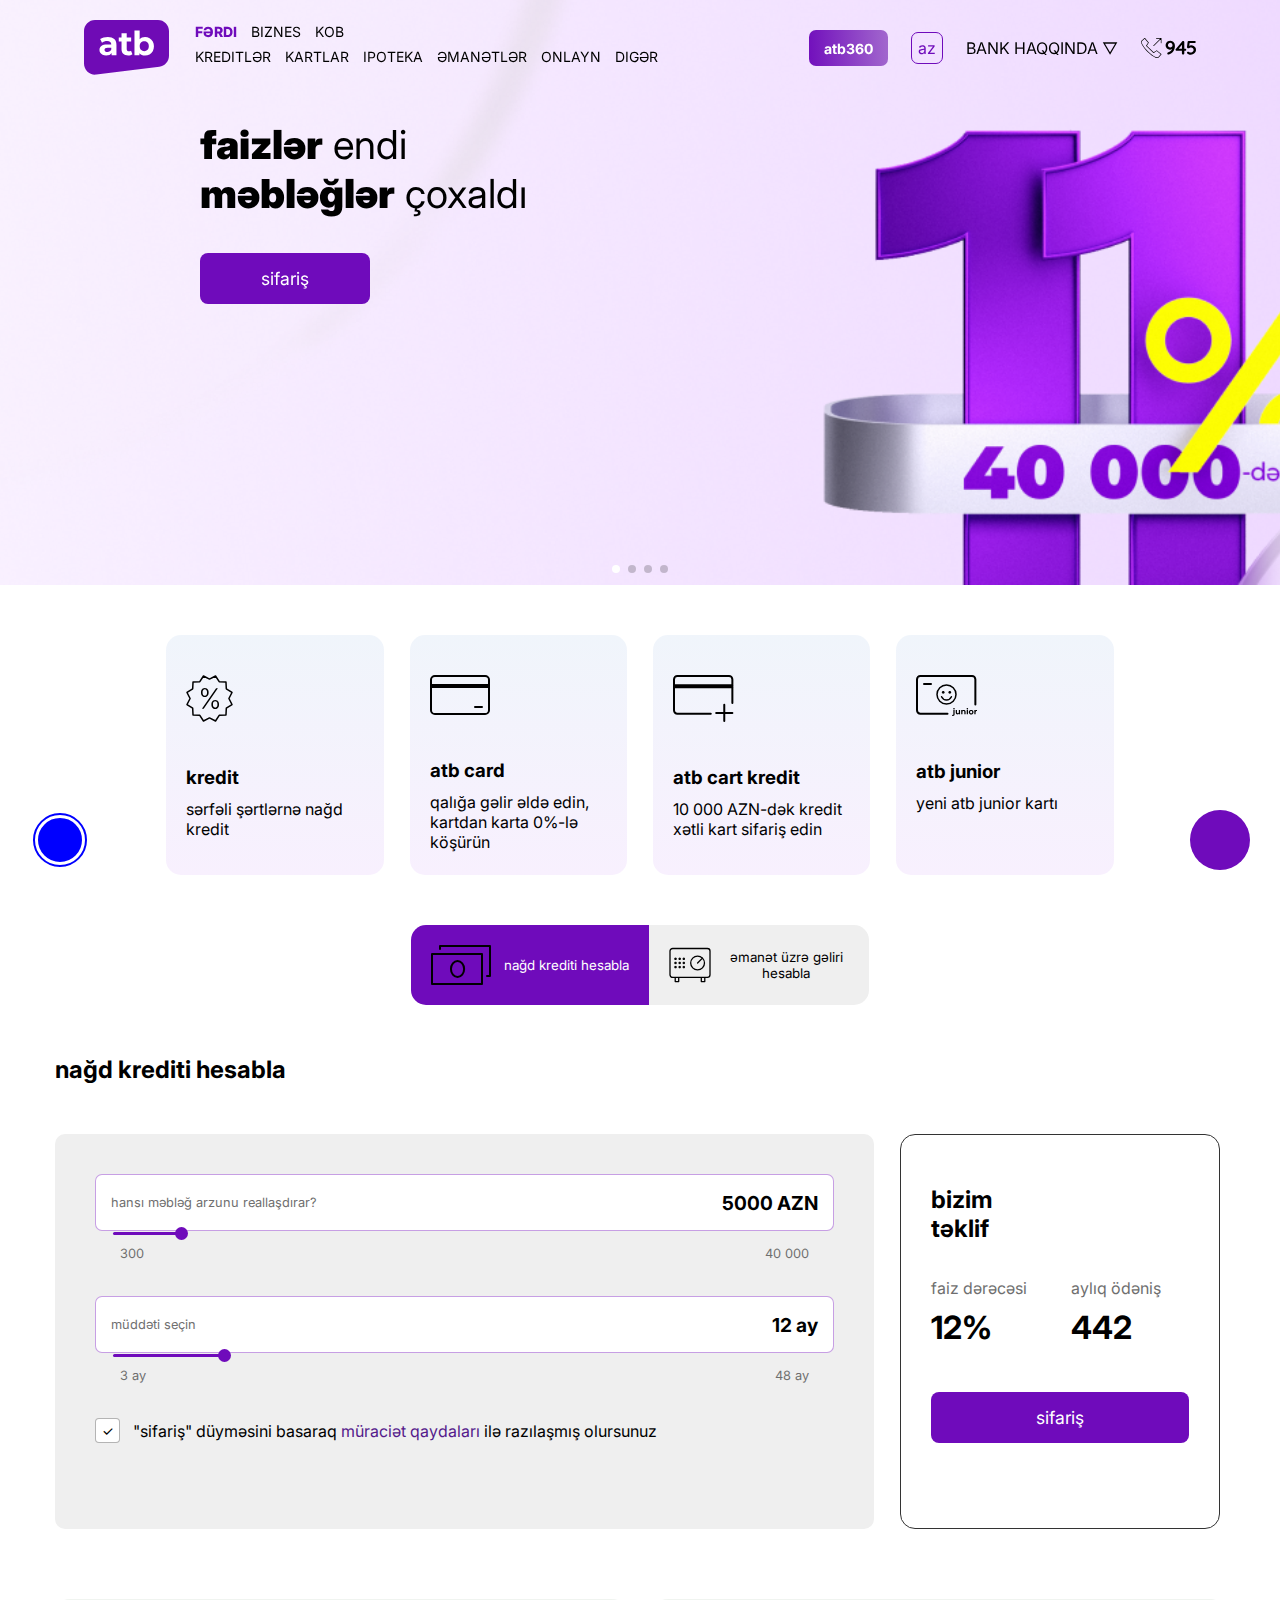
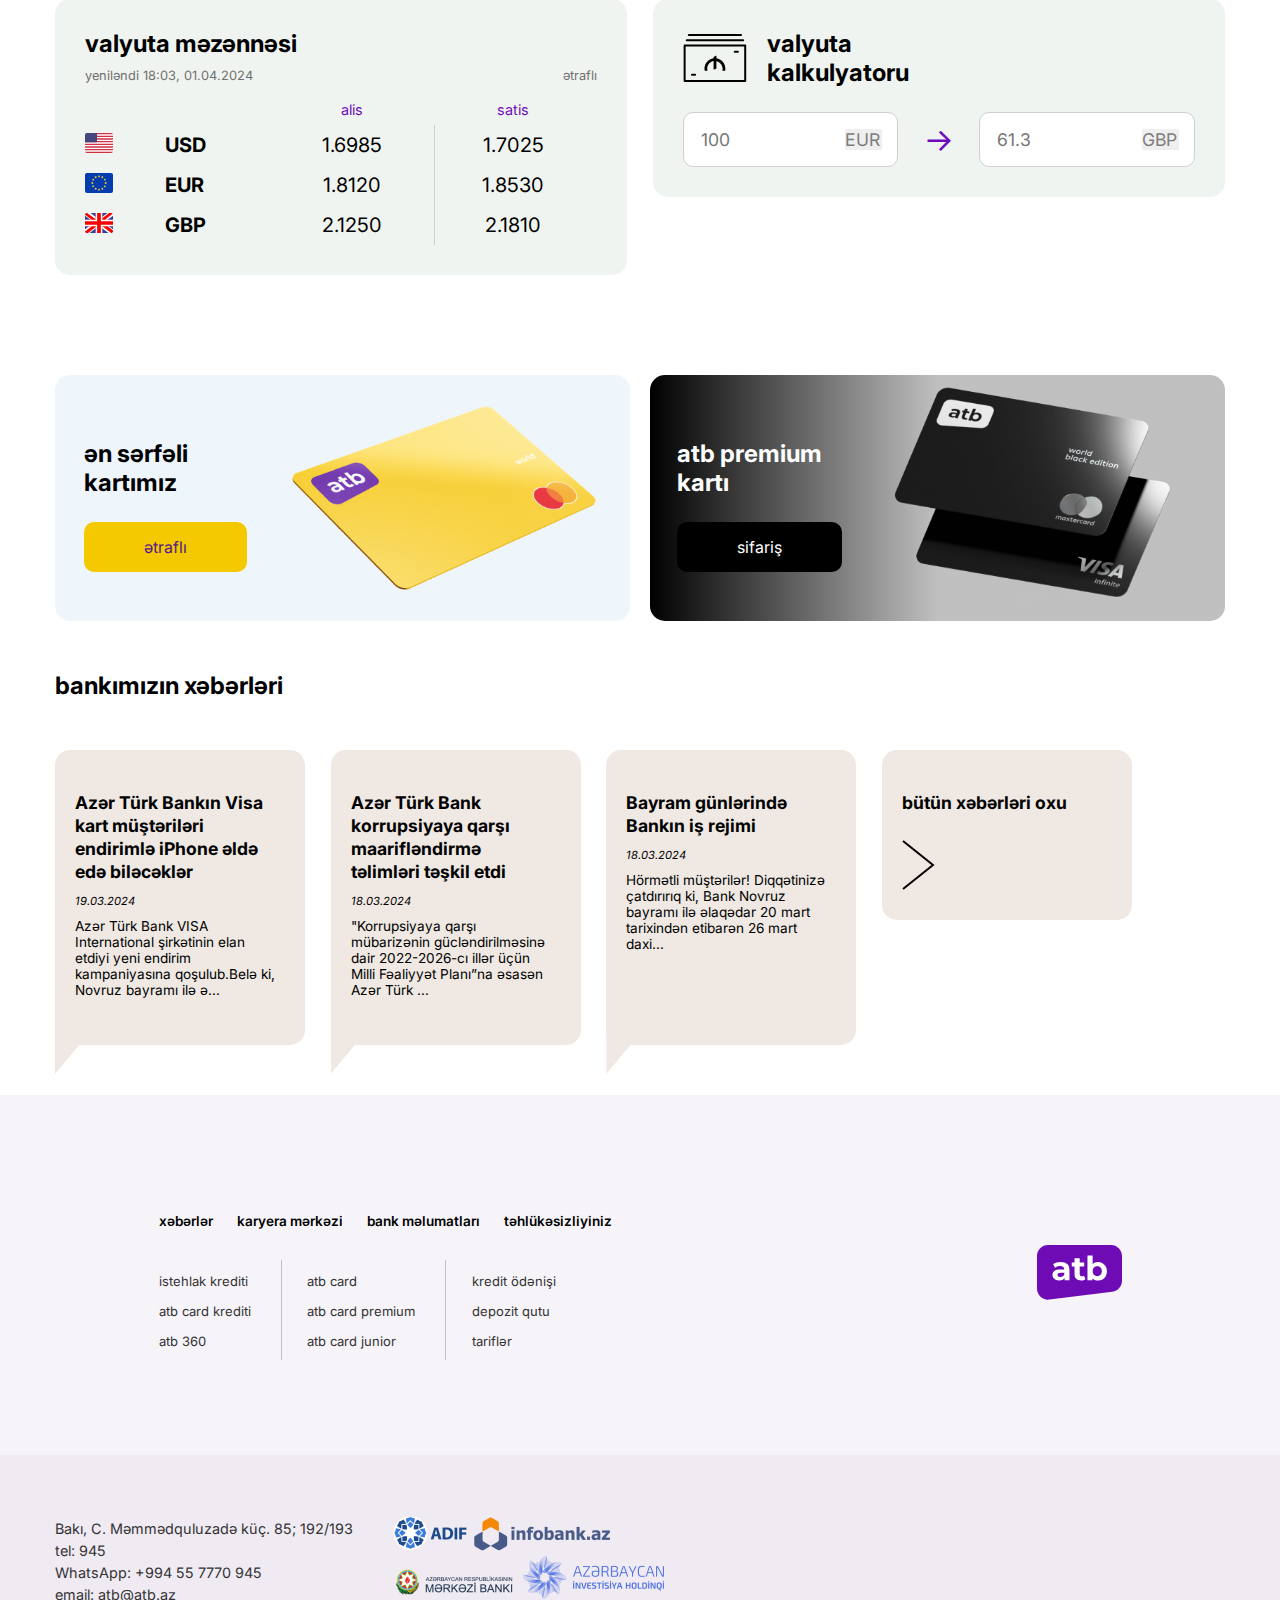
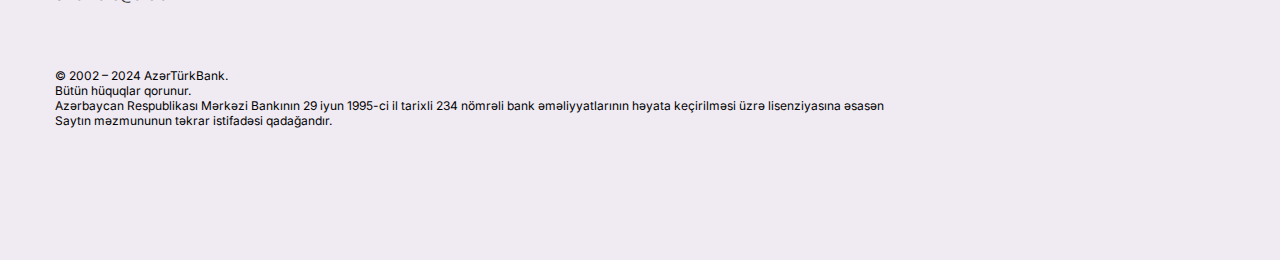
==== index.htm @ 98c42656 "first commit" ====
<!DOCTYPE html>
<html lang="en">
<head>
    <meta charset="UTF-8">
    <meta name="viewport" content="width=device-width, initial-scale=1.0" >
    <title>atb (fake) | Azər Türk Bank - Sizin Dövlət</title>
    <link rel="icon" href="img/favicon.ico" type="image/png" />
    <link rel="stylesheet" href="css/reset.css">
    <link rel="stylesheet" href="css/style.css">
    <link rel="stylesheet" href="https://cdnjs.cloudflare.com/ajax/libs/font-awesome/6.5.1/css/all.min.css" integrity="sha512-DTOQO9RWCH3ppGqcWaEA1BIZOC6xxalwEsw9c2QQeAIftl+Vegovlnee1c9QX4TctnWMn13TZye+giMm8e2LwA==" crossorigin="anonymous" referrerpolicy="no-referrer" />
    <link rel="preconnect" href="https://fonts.googleapis.com">
    <link rel="preconnect" href="https://fonts.gstatic.com" crossorigin>
    <link href="https://fonts.googleapis.com/css2?family=Inter&family=Montserrat:ital,wght@0,100..900;1,100..900&family=Open+Sans:ital,wght@0,300..800;1,300..800&family=Poppins:ital,wght@0,100;0,200;0,300;0,400;0,500;0,600;0,700;0,800;0,900;1,100;1,200;1,300;1,400;1,500;1,600;1,700;1,800;1,900&display=swap" rel="stylesheet">
    <link rel="stylesheet" href="https://cdn.jsdelivr.net/npm/swiper@11/swiper-bundle.min.css" />
</head>
<body>
    <header>
        <nav>
            <div class="mobil-nav">
                <i class="fa-solid fa-bars bars" onclick="OpenBars()"></i>
                <i class="fa-solid fa-x fax" id="bok" onclick="OpenBars()"></i>
                <img src="img/logo.svg" alt="Logo ATB">
                <div class="nav-links">
                    <i class="fa-solid fa-magnifying-glass"></i>
                    <a href="https://atb.az/ru/">ru</a>
                    <a href="https://atb.az/eng/">en</a>
                </div>
            </div>
            <div class="desktop-nav">
                <img src="img/logo.svg" alt="Logo ATB">
                <div class="navlist">
                    <div class="navlinks">
                        <div class="navlinks2">
                            <a href="" id="ferdi">fərdi</a>
                            <a href="">biznes</a>
                            <a href="">kob</a>
                        </div>
                        <div class="navlinks2">
                            <a href="">kreditlər</a>
                            <a href="">kartlar</a>
                            <a href="">ipoteka</a>
                            <a href="">əmanətlər</a>
                            <a href="">onlayn</a>
                            <a href="">digər</a>
                        </div>
                    </div>
                    <div class="addons">
                        <i class="fa-solid fa-magnifying-glass"></i>
                        <span class="atb360"><a href="">atb360</a></span>
                        <a href="" id="az">az</a>
                        <p>BANK HAQQINDA ▽</p>
                        <svg width="55" height="20" viewBox="0 0 55 20" fill="none" xmlns="http://www.w3.org/2000/svg">
                            <path d="M20.3781 16.0745L15.9421 12.4224C15.8146 12.323 15.6616 12.323 15.5341 12.3975L12.6787 14.236L5.89713 7.62733L7.78374 4.84472C7.86022 4.7205 7.86022 4.54658 7.75825 4.4472L4.01052 0.124224C3.95953 0.0496894 3.85755 0.0248447 3.78107 0C3.67909 0 3.6026 0.0248446 3.52612 0.0745341L0.46675 2.63354L0.441255 2.65839C-0.323587 3.40373 -0.0941344 4.9441 1.12961 7.10559C2.25138 9.11801 4.1125 11.4534 6.38153 13.6646C10.2822 17.441 14.3614 20 16.5539 20C17.0638 20 17.4717 19.8509 17.7777 19.5776L17.8032 19.5528L20.4036 16.5714C20.4546 16.4969 20.4801 16.4224 20.4801 16.323C20.4801 16.2236 20.4546 16.1242 20.3781 16.0745ZM17.2933 19.1056C17.1403 19.2547 16.8854 19.3292 16.5539 19.3292C14.5908 19.3292 10.5372 16.7453 6.86593 13.1925C4.64789 11.0311 2.81227 8.74534 1.6905 6.78261C0.670708 4.99379 0.390266 3.62733 0.90016 3.13043L3.67909 0.819876L7.04439 4.69565L5.15778 7.47826C5.0558 7.60248 5.0813 7.7764 5.20877 7.90062L12.3983 14.9068C12.5258 15.0311 12.7042 15.0311 12.8317 14.9565L15.6871 13.0932L19.6643 16.3727L17.2933 19.1056ZM20.1487 5.34161C19.9702 5.34161 19.8173 5.19255 19.8173 5.01863V0.670807H15.3812C15.1772 0.670807 15.0242 0.521739 15.0242 0.347826C15.0242 0.173913 15.1772 0.0248447 15.3557 0.0248447H20.1487C20.3272 0.0248447 20.4801 0.173913 20.4801 0.347826V4.99379C20.5056 5.19255 20.3526 5.34161 20.1487 5.34161ZM12.6277 8C12.5513 8 12.4493 7.97515 12.3983 7.90062C12.2708 7.7764 12.2708 7.55279 12.3983 7.42857L19.9192 0.0993788C20.0467 -0.0248448 20.2762 -0.0248448 20.4036 0.0993788C20.5311 0.223602 20.5311 0.447205 20.4036 0.571428L12.8827 7.90062C12.8062 7.97515 12.7297 8 12.6277 8ZM31.6978 3.40373C32.4117 3.90062 32.9725 4.54658 33.355 5.36646C33.7374 6.18633 33.9413 7.03106 33.9413 7.95031C33.9413 8.89441 33.7629 9.93789 33.4314 11.0559C33.1 12.1988 32.4627 13.2671 31.5703 14.2609C30.678 15.2547 29.4543 16 27.9246 16.4224C27.7716 16.472 27.6187 16.472 27.4657 16.472C27.1088 16.472 26.8283 16.3727 26.5989 16.1988C26.3694 16.0248 26.2674 15.7516 26.2674 15.3789C26.2674 15.1056 26.3694 14.8571 26.5479 14.6335C26.7518 14.4099 27.0068 14.2609 27.3127 14.1863C28.154 13.9627 28.9189 13.5404 29.6327 12.9441C30.3466 12.3478 30.8565 11.6273 31.1879 10.8075C30.5251 11.354 29.7602 11.6522 28.9189 11.6522C28.2305 11.6522 27.5422 11.4534 26.8793 11.0311C26.2164 10.6335 25.6556 10.0621 25.2476 9.3913C24.8142 8.69565 24.6103 7.95031 24.6103 7.15528C24.6103 6.3354 24.8142 5.59006 25.2476 4.89441C25.6556 4.19876 26.2164 3.65217 26.9303 3.25466C27.6441 2.85714 28.409 2.65839 29.2503 2.65839C30.1681 2.65839 30.984 2.90683 31.6978 3.40373ZM30.8565 8.86956C31.2899 8.42236 31.4938 7.85093 31.4938 7.18012C31.4938 6.50932 31.2899 5.93789 30.8565 5.49068C30.4231 5.04348 29.8877 4.81988 29.2503 4.81988C28.6129 4.81988 28.103 5.04348 27.6441 5.49068C27.2107 5.93789 26.9813 6.50932 26.9813 7.18012C26.9813 7.85093 27.2107 8.42236 27.6441 8.86956C28.0776 9.31677 28.6129 9.54037 29.2503 9.54037C29.8877 9.54037 30.4231 9.31677 30.8565 8.86956ZM44.9296 11.0062C45.1335 11.205 45.261 11.4783 45.261 11.7764C45.261 12.0745 45.159 12.323 44.9296 12.5217C44.7256 12.7205 44.4452 12.8199 44.1392 12.8199H43.2979V15.3292C43.2979 15.677 43.1704 15.9503 42.941 16.1739C42.7115 16.3975 42.4311 16.5217 42.0742 16.5217C41.7427 16.5217 41.4623 16.3975 41.2328 16.1739C41.0034 15.9503 40.9014 15.677 40.9014 15.3292V12.8199H35.726C35.4455 12.8199 35.1651 12.6957 34.9101 12.472C34.6552 12.2484 34.5277 11.9752 34.5277 11.677C34.5277 11.4037 34.6297 11.1304 34.8337 10.9068L41.1309 3.40373C41.3858 3.08075 41.7172 2.93168 42.1252 2.93168C42.4566 2.93168 42.737 3.0559 42.9665 3.2795C43.1959 3.50311 43.2979 3.7764 43.2979 4.12422V10.7081H44.1392C44.4452 10.6832 44.7256 10.7826 44.9296 11.0062ZM37.6891 10.6832H40.9269V6.80745L37.6891 10.6832ZM52.7055 7.97515C53.4193 8.37267 53.9802 8.91925 54.3881 9.59006C54.796 10.2857 55 11.0311 55 11.8758C55 12.7453 54.7451 13.5404 54.2352 14.2857C53.7253 15.0311 53.0624 15.6025 52.2211 16.0497C51.3797 16.472 50.4874 16.6957 49.5186 16.6957C49.0087 16.6957 48.4733 16.6211 47.9125 16.472C47.3516 16.323 46.9182 16.0994 46.5612 15.8261C46.4083 15.7019 46.2808 15.5031 46.1533 15.2795C46.0513 15.0559 46.0004 14.8323 46.0004 14.6087C46.0004 14.3851 46.1023 14.1615 46.3063 13.9876C46.5103 13.7888 46.7907 13.7143 47.1221 13.7143C47.3516 13.7143 47.6575 13.8385 48.0144 14.087C48.5753 14.4348 49.0597 14.5838 49.4931 14.5838C50.0285 14.5838 50.5384 14.4596 51.0228 14.2112C51.5072 13.9627 51.8896 13.6398 52.1701 13.2174C52.4505 12.795 52.6035 12.3478 52.6035 11.8758C52.6035 11.1801 52.3485 10.6087 51.8641 10.1615C51.3797 9.71428 50.7934 9.49068 50.105 9.49068C49.7991 9.49068 49.5186 9.54037 49.2892 9.61491C49.0597 9.68944 48.7538 9.81366 48.4224 9.96273C48.1929 10.087 47.9889 10.1615 47.8615 10.2112C47.734 10.2609 47.581 10.2857 47.4281 10.2857C46.9182 10.2857 46.5357 10.1615 46.3318 9.8882C46.1023 9.61491 46.0004 9.29192 46.0004 8.91925C46.0004 8.79503 46.0004 8.69565 46.0259 8.64596L46.6377 3.82609C46.6887 3.55279 46.8162 3.32919 47.0456 3.15528C47.2751 2.98137 47.53 2.88199 47.836 2.88199H53.5978C53.9037 2.88199 54.1842 2.98137 54.3881 3.18012C54.5921 3.37888 54.7196 3.65217 54.7196 3.95031C54.7196 4.24845 54.6176 4.49689 54.3881 4.69565C54.1842 4.89441 53.9037 4.99379 53.5978 4.99379H48.6518L48.2694 7.80124C48.5243 7.65217 48.8303 7.55279 49.2382 7.45342C49.6206 7.35404 49.9775 7.32919 50.3345 7.32919C51.2013 7.37888 51.9916 7.57764 52.7055 7.97515Z"></path></svg>
                    </div>
                </div>
            </div>
            <div class="hiddenbars">
                <div class="links">
                    <a href="" class="aktiv">fərdi</a>
                    <a href="">biznes</a>
                    <a href="">kob</a>
                </div>
                <div class="accordions">
                    <button class="accordion">kreditlər</button>
                    <div class="panel">
                        <p><a href="">istehlak krediti</a></p>
                        <p><a href="">atb kard kredit</a></p>
                        <p><a href="">əmanət qarşılığında kredit</a></p>
                    </div> <hr>
                    <button class="accordion">kartlar</button>
                    <div class="panel">
                        <p><a href="">atb card</a></p>
                        <p><a href="">atb card kredit</a></p>
                        <p><a href="">atb card premium</a></p>
                        <p><a href="">atb junior</a></p>
                        <p><a href="">atb cashback</a></p>
                    </div> <hr>
                    <button class="accordion">ipoteka</button>
                    <div class="panel">
                        <p><a href="">ipoteka krediti</a></p>
                        <p><a href="">güzəştli ipoteka kredit</a></p>
                        <p><a href="">"MİDA" MCC xətti ilə güzəştli ipoteka</a></p>
                    </div> <hr>
                    <button class="accordion">əmanətlər</button>
                    <div class="panel">
                        <p><a href="">《klassik》əmanət</a></p>
                        <p><a href="">depozit qutuları</a></p>
                    </div> <hr>
                    <button class="accordion">onlayn</button>
                    <div class="panel">
                        <p><a href="">karta mədaxil</a></p>
                        <p><a href="">kredit ödənişi</a></p>
                        <p><a href="">depozit qutularının ödənişi</a></p>
                        <p><a href="">arayışın onlayn sifarişi</a></p>
                        <p><a href="">atb360</a></p>
                        <p><a href="">Apple Pay</a></p>
                        <p><a href="">Google Pay</a></p>
                    </div> <hr>
                    <button class="accordion">digər</button>
                    <div class="panel">
                        <p><a href="">tariflər</a></p>
                        <p><a href="">valyuta mübadiləsi</a></p>
                        <p><a href="">müxbir hesablama xidmət</a></p>
                        <p><a href="">hesablaşma-kassa xidməti</a></p>
                        <p><a href="">3D secure</a></p>
                        <p><a href="">bank market</a></p>
                        <p><a href="">investor relations</a></p>
                    </div> <hr>
                </div>
                <div class="category-menu">
                    <div class="ct-1">
                        <h2 class="txtpurple">daha ətraflı</h2>
                        <p><a href="">bank məlumatları</a></p>
                        <p><a href="">karyera mərkəzi</a></p>
                        <p><a href="">məlumatların açıqlanması</a></p>
                        <p><a href="">xəbərlər</a></p>
                        <p><a href="">bankla əlaqə</a></p>
                        <p><a href="">irad və təkliflər</a></p>
                        <p><a href="">filiallar</a></p>
                        <p><a href="">təhlükəsizliyiniz</a></p>
                        <p><a href="">satınalmalar</a></p>
                        <p><a href="">xeyriyyəçilik</a></p>
                    </div> <hr>
                    <div class="ct-2">
                        <h2 class="txtpurple">info</h2>
                        <p><a href="">tariflər</a></p>
                        <p><a href="">sms bildiriş</a></p>
                        <p><a href="">kartlar üzrə digər xidmətlər</a></p>
                        <p><a href="">kart əməliyyatlarında məhdudiyyətlər</a></p>
                    </div> <hr>
                </div>
                <div class="socialmedia">
                    <a href=""><img src="img/facebook.svg" alt=""></a>
                    <a href=""><img src="img/instagram.svg" alt=""></a>
                    <a href=""><img src="img/linkedin.svg" alt=""></a>
                    <a href=""><img src="img/whatsapp_icon.png" alt=""></a>
                </div> <hr>
            </div>
        </nav>
        <div style="--swiper-navigation-color: #fff; --swiper-pagination-color: #fff" class="swiper mySwiper">
            <div class="parallax-bg" style="background-image: url(https://swiperjs.com/demos/images/nature-1.jpg);" data-swiper-parallax="-23%"></div>
            <div class="swiper-wrapper">
                <div class="swiper-slide" id="slide2">
                    <div class="slide-content">
                        <div class="title" data-swiper-parallax="-300"><b>faizlər</b> endi <br> <b>məbləğlər</b> çoxaldı </div>
                        <div class="subtitle btn-sifaris" data-swiper-parallax="-200">sifariş</div>
                    </div>
                </div>
                <div class="swiper-slide" id="slide3">
                    <div class="slide-content">
                        <div class="title" data-swiper-parallax="-300"><b>"klassik"</b> <br> əmanət </div>
                        <div class="subtitle" data-swiper-parallax="-200">əmanətlərdən daha çox qazanın</div>
                        <div class="subtitle btn-sifaris" data-swiper-parallax="-200">sifariş</div>
                    </div>
                </div>
                <div class="swiper-slide" id="slide4">
                    <div class="slide-content">
                        <div class="title" data-swiper-parallax="-300"><b>atb junior</b> <br> kartı</div>
                        <div class="subtitle" data-swiper-parallax="-200">övladınızın özünə aid kartı olsun</div>
                        <div class="subtitle btn-sifaris" data-swiper-parallax="-200">sifariş</div>
                    </div>
                </div>
                <div class="swiper-slide" id="slide5">
                    <div class="slide-content">
                        <div class="title" data-swiper-parallax="-300"><b> atb card <br> kredit</b></div>
                        <div class="subtitle" data-swiper-parallax="-200">10 000 AZN-dək kredit xətti</div>
                        <div class="subtitle btn-sifaris" data-swiper-parallax="-200">sifariş</div>
                    </div>
                </div>
            </div>
            <div class="swiper-pagination"></div>
        </div>
    </header>
    <main>
        <section class="p50">
            <div class="cards">
                <div class="cards-top">
                    <a href="#"><div class="card">
                        <svg xmlns="http://www.w3.org/2000/svg" width="47" height="47" viewBox="0 0 47 47" fill="none"><path d="M25.3951 29.9278V28.9995C25.3951 28.2343 25.5495 27.5456 25.8584 26.9335C26.1673 26.3146 26.6072 25.8256 27.178 25.4663C27.7487 25.1069 28.427 24.9273 29.2126 24.9273C30.005 24.9273 30.6833 25.1069 31.2473 25.4663C31.8114 25.8256 32.2445 26.3146 32.5467 26.9335C32.8489 27.5456 33 28.2343 33 28.9995V29.9278C33 30.693 32.8456 31.3817 32.5367 31.9938C32.2345 32.606 31.8013 33.0951 31.2373 33.461C30.6732 33.8203 29.9983 34 29.2126 34C28.4135 34 27.7286 33.8203 27.1578 33.461C26.5937 33.0951 26.1572 32.606 25.8483 31.9938C25.5462 31.3817 25.3951 30.693 25.3951 29.9278ZM26.9765 28.9995V29.9278C26.9765 30.6797 27.1612 31.3218 27.5305 31.8541C27.9065 32.3798 28.4673 32.6426 29.2126 32.6426C29.9379 32.6426 30.4852 32.3798 30.8545 31.8541C31.2238 31.3218 31.4085 30.6797 31.4085 29.9278V28.9995C31.4085 28.2476 31.2272 27.6088 30.8646 27.0832C30.502 26.5509 29.9513 26.2847 29.2126 26.2847C28.4807 26.2847 27.9233 26.5509 27.5406 27.0832C27.1645 27.6088 26.9765 28.2476 26.9765 28.9995ZM15 18.0005V17.0722C15 16.307 15.1544 15.6183 15.4633 15.0062C15.7722 14.394 16.2121 13.9083 16.7829 13.549C17.3537 13.183 18.0319 13 18.8176 13C19.61 13 20.2882 13.183 20.8523 13.549C21.4163 13.9083 21.8495 14.394 22.1517 15.0062C22.4538 15.6183 22.6049 16.307 22.6049 17.0722V18.0005C22.6049 18.7657 22.4505 19.4577 22.1416 20.0765C21.8394 20.6887 21.4063 21.1744 20.8422 21.5337C20.2781 21.8931 19.6032 22.0727 18.8176 22.0727C18.0185 22.0727 17.3335 21.8931 16.7627 21.5337C16.1987 21.1744 15.7622 20.6887 15.4533 20.0765C15.1511 19.4577 15 18.7657 15 18.0005ZM16.5814 17.0722V18.0005C16.5814 18.7524 16.7661 19.3945 17.1354 19.9268C17.5115 20.4525 18.0722 20.7153 18.8176 20.7153C19.5428 20.7153 20.0901 20.4525 20.4594 19.9268C20.8288 19.3945 21.0134 18.7524 21.0134 18.0005V17.0722C21.0134 16.3203 20.8321 15.6816 20.4695 15.1559C20.1069 14.6236 19.5562 14.3574 18.8176 14.3574C18.0856 14.3574 17.5283 14.6236 17.1455 15.1559C16.7694 15.6816 16.5814 16.3203 16.5814 17.0722ZM15.9267 33.7205L30.099 13.2795H31.8819L17.7096 33.7205H15.9267Z" fill="black"></path><path d="M23.5 4.08832L29.5288 1L33.2059 6.6894L39.9711 7.02884L40.3114 13.7941L46 17.4712L42.9117 23.5L46 29.5288L40.3114 33.2059L39.9711 39.9712L33.2059 40.3106L29.5288 46L23.5 42.9117L17.4711 46L13.7941 40.3106L7.02882 39.9712L6.69017 33.2059L1 29.5288L4.0883 23.5L1 17.4712L6.69017 13.7941L7.02882 7.02884L13.7941 6.6894L17.4711 1L23.5 4.08832Z" stroke="black" stroke-width="1.5" stroke-miterlimit="10" stroke-linecap="round" stroke-linejoin="round"></path></svg>
                        <h3>kredit</h3>
                        <p>sərfəli şərtlərnə nağd kredit</p>
                    </div></a>
                    <a href="#"><div class="card">
                        <svg xmlns="http://www.w3.org/2000/svg" width="60" height="40" fill="none"><path d="M1 10h58M1 12h58M55.134 1C57.259 1 59 2.71 59 4.8v30.4c0 2.09-1.741 3.8-3.866 3.8H4.866C2.741 39 1 37.29 1 35.2V4.8C1 2.71 2.741 1 4.866 1h50.268zM45 32h7" stroke="#000" stroke-width="2" stroke-miterlimit="10" stroke-linecap="round" stroke-linejoin="round"></path></svg>
                        <h3>atb card</h3>
                        <p>qalığa gəlir əldə edin, kartdan karta 0%-lə köşürün</p>
                    </div></a>
                </div>
                <div class="cards-bottom">
                    <a href="#"><div class="card">
                        <svg xmlns="http://www.w3.org/2000/svg" width="61" height="47" fill="none"><path d="M37.768 38.8H4.344C2.504 38.8 1 37.255 1 35.363V25.46" stroke="#000" stroke-width="2" stroke-miterlimit="10" stroke-linecap="round" stroke-linejoin="round"></path><path d="M1 26.442V4.437C1 2.547 2.505 1 4.344 1h51.68c1.838 0 3.344 1.547 3.344 3.437V28m-8.1 1.802V46m8.1-8.098h-16.2M1.9 10.242h57.6M1.9 12.228h57.6" stroke="#000" stroke-width="2" stroke-miterlimit="10" stroke-linecap="round" stroke-linejoin="round"></path></svg>
                        <h3>atb cart kredit</h3>
                        <p>10 000 AZN-dək kredit xətli kart sifariş edin</p>
                    </div></a>
                    <a href="#"><div class="card">
                        <svg xmlns="http://www.w3.org/2000/svg" width="61" height="41" viewBox="0 0 61 41" fill="none"><path d="M31.5 38.8H4.34422C2.50471 38.8 1 37.2549 1 35.3635V25.46" stroke="black" stroke-width="2" stroke-miterlimit="10" stroke-linecap="round" stroke-linejoin="round"></path><path d="M1 26.4422V4.43656C1 2.54683 2.50471 1 4.34422 1H56.0248C57.8625 1 59.3681 2.54683 59.3681 4.43656V29.5" stroke="black" stroke-width="2" stroke-miterlimit="10" stroke-linecap="round" stroke-linejoin="round"></path><path d="M30.5 29C35.7467 29 40 24.7467 40 19.5C40 14.2533 35.7467 10 30.5 10C25.2533 10 21 14.2533 21 19.5C21 24.7467 25.2533 29 30.5 29Z" stroke="black" stroke-width="1.5" stroke-miterlimit="10" stroke-linecap="round" stroke-linejoin="round"></path><path d="M35.4138 21.7931C34.4966 23.7258 32.6621 25.069 30.5 25.069C28.3379 25.069 26.5035 23.7258 25.5862 21.7931" stroke="black" stroke-width="1.5" stroke-miterlimit="10" stroke-linecap="round" stroke-linejoin="round"></path><path d="M35.25 17.3599C35.25 18.1637 34.5923 18.8214 33.7885 18.8214C32.9846 18.8214 32.3269 18.1637 32.3269 17.3599C32.3269 16.556 32.9846 15.8983 33.7885 15.8983C34.5923 15.8983 35.25 16.556 35.25 17.3599Z" fill="black"></path><path d="M28.6731 17.3599C28.6731 18.1637 28.0154 18.8214 27.2115 18.8214C26.4077 18.8214 25.75 18.1637 25.75 17.3599C25.75 16.556 26.4077 15.8983 27.2115 15.8983C28.0154 15.8983 28.6731 16.556 28.6731 17.3599Z" fill="black"></path><path d="M36.9953 41C36.56 41 36.2283 40.9191 36 40.7573L36.3344 39.8433C36.4778 39.9457 36.6529 39.997 36.86 39.997C37.0192 39.997 37.144 39.943 37.2342 39.8352C37.3245 39.7327 37.3696 39.5763 37.3696 39.366V35.0142H38.6118V39.3579C38.6118 39.8648 38.4684 40.2639 38.1818 40.5551C37.9004 40.8517 37.505 41 36.9953 41ZM37.9907 34.4075C37.7624 34.4075 37.5766 34.3401 37.4333 34.2053C37.29 34.0704 37.2183 33.9033 37.2183 33.7037C37.2183 33.5042 37.29 33.337 37.4333 33.2022C37.5766 33.0674 37.7624 33 37.9907 33C38.2189 33 38.4047 33.0647 38.5481 33.1941C38.6914 33.3236 38.7631 33.4853 38.7631 33.6795C38.7631 33.8898 38.6914 34.065 38.5481 34.2053C38.4047 34.3401 38.2189 34.4075 37.9907 34.4075Z" fill="black"></path><path d="M44.0714 35.0142V39.366H42.8929V38.8483C42.7283 39.0371 42.5319 39.1827 42.3036 39.2851C42.0754 39.3822 41.8285 39.4307 41.5631 39.4307C41.0004 39.4307 40.5545 39.2663 40.2254 38.9373C39.8962 38.6084 39.7317 38.1203 39.7317 37.4732V35.0142H40.9738V37.2872C40.9738 37.9882 41.2632 38.3387 41.8418 38.3387C42.1391 38.3387 42.3779 38.2417 42.5584 38.0475C42.7389 37.848 42.8292 37.5541 42.8292 37.1658V35.0142H44.0714Z" fill="black"></path><path d="M47.826 34.9494C48.3568 34.9494 48.7841 35.1112 49.108 35.4348C49.4371 35.7583 49.6017 36.2383 49.6017 36.8746V39.366H48.3595V37.0688C48.3595 36.7236 48.2852 36.4675 48.1365 36.3003C47.9879 36.1277 47.7729 36.0415 47.4915 36.0415C47.1783 36.0415 46.9288 36.1412 46.743 36.3407C46.5572 36.5349 46.4643 36.8261 46.4643 37.2144V39.366H45.2222V35.0142H46.4086V35.5238C46.5732 35.3404 46.7775 35.2002 47.0217 35.1031C47.2659 35.0007 47.534 34.9494 47.826 34.9494Z" fill="black"></path><path d="M50.7276 35.0142H51.9698V39.366H50.7276V35.0142ZM51.3487 34.4075C51.1205 34.4075 50.9347 34.3401 50.7913 34.2053C50.648 34.0704 50.5763 33.9033 50.5763 33.7037C50.5763 33.5042 50.648 33.337 50.7913 33.2022C50.9347 33.0674 51.1205 33 51.3487 33C51.577 33 51.7628 33.0647 51.9061 33.1941C52.0495 33.3236 52.1211 33.4853 52.1211 33.6795C52.1211 33.8898 52.0495 34.065 51.9061 34.2053C51.7628 34.3401 51.577 34.4075 51.3487 34.4075Z" fill="black"></path><path d="M55.1611 39.4307C54.7099 39.4307 54.3038 39.3364 53.9428 39.1476C53.5872 38.9535 53.3085 38.6866 53.1068 38.3468C52.905 38.0071 52.8042 37.6215 52.8042 37.1901C52.8042 36.7587 52.905 36.3731 53.1068 36.0334C53.3085 35.6936 53.5872 35.4294 53.9428 35.2406C54.3038 35.0465 54.7099 34.9494 55.1611 34.9494C55.6124 34.9494 56.0158 35.0465 56.3715 35.2406C56.7271 35.4294 57.0058 35.6936 57.2076 36.0334C57.4093 36.3731 57.5101 36.7587 57.5101 37.1901C57.5101 37.6215 57.4093 38.0071 57.2076 38.3468C57.0058 38.6866 56.7271 38.9535 56.3715 39.1476C56.0158 39.3364 55.6124 39.4307 55.1611 39.4307ZM55.1611 38.3953C55.4796 38.3953 55.7398 38.2875 55.9415 38.0718C56.1485 37.8507 56.252 37.5568 56.252 37.1901C56.252 36.8234 56.1485 36.5322 55.9415 36.3165C55.7398 36.0954 55.4796 35.9848 55.1611 35.9848C54.8426 35.9848 54.5799 36.0954 54.3728 36.3165C54.1658 36.5322 54.0623 36.8234 54.0623 37.1901C54.0623 37.5568 54.1658 37.8507 54.3728 38.0718C54.5799 38.2875 54.8426 38.3953 55.1611 38.3953Z" fill="black"></path><path d="M59.5269 35.5885C59.6755 35.3782 59.8746 35.2191 60.1241 35.1112C60.3789 35.0034 60.6709 34.9494 61 34.9494V36.1143C60.862 36.1035 60.7691 36.0981 60.7213 36.0981C60.3656 36.0981 60.0869 36.2005 59.8852 36.4055C59.6835 36.605 59.5826 36.907 59.5826 37.3114V39.366H58.3404V35.0142H59.5269V35.5885Z" fill="black"></path><path d="M8 9H15" stroke="black" stroke-width="2" stroke-miterlimit="10" stroke-linecap="round" stroke-linejoin="round"></path></svg>
                        <h3>atb junior</h3>
                        <p>yeni atb junior kartı</p>
                    </div></a>
                </div>
            </div>
        </section>
        <section>

            <div class="calc-tab container">
                <button onclick="activate()" id="firstbtn"><svg xmlns="http://www.w3.org/2000/svg" width="60" height="40" viewBox="0 0 60 40" fill="none"><path d="M51 9H1V39H51V9Z" stroke="black" stroke-width="2" stroke-miterlimit="10" stroke-linecap="round" stroke-linejoin="round"></path><path d="M9 4V1H59V31H56" stroke="black" stroke-width="2" stroke-miterlimit="10" stroke-linecap="round" stroke-linejoin="round"></path><path d="M33.125 23.9687C33.125 28.3906 30.1758 31.9756 26.5391 31.9756C22.9014 31.9756 19.9521 28.3906 19.9521 23.9687C19.9521 19.5459 22.9014 15.9619 26.5391 15.9619C30.1758 15.9619 33.125 19.5459 33.125 23.9687Z" stroke="black" stroke-width="2" stroke-miterlimit="10" stroke-linecap="round" stroke-linejoin="round"></path></svg>
                    <p>nağd krediti hesabla</p></button>
                <button onclick="deactivate()" id="secondbtn"><svg xmlns="http://www.w3.org/2000/svg" width="42" height="36" viewBox="0 0 42 36" fill="none"><path d="M9.6954 31.0757V34.5537H6.21747V31.0757" stroke-width="1.3" stroke-miterlimit="10" stroke-linecap="round" stroke-linejoin="round"></path><path d="M35.7825 31.0757V34.5537H32.3046V31.0757" stroke-width="1.3" stroke-miterlimit="10" stroke-linecap="round" stroke-linejoin="round"></path><path d="M38.3337 1.48047C39.7992 1.48047 41 2.66516 41 4.11316V27.812C41 29.2613 39.7992 30.446 38.3337 30.446H3.66634C2.20083 30.446 1 29.2613 1 27.812V4.11316C1 2.66516 2.20083 1.48047 3.66634 1.48047H38.3337Z" stroke-width="1.3" stroke-miterlimit="10" stroke-linecap="round" stroke-linejoin="round"></path><path d="M35.4827 15.9632C35.4827 19.7712 32.3941 22.8598 28.5876 22.8598C24.7776 22.8598 21.6896 19.7712 21.6896 15.9632C21.6896 12.154 24.7776 9.06668 28.5876 9.06668C32.3941 9.06668 35.4827 12.154 35.4827 15.9632Z" stroke-width="1.3" stroke-miterlimit="10" stroke-linecap="round" stroke-linejoin="round"></path><path d="M7.20695 11.1356H5.82764V12.5149H7.20695V11.1356Z" fill="black"></path><path d="M11.3448 11.1356H9.96545V12.5149H11.3448V11.1356Z" fill="black"></path><path d="M15.4828 11.1356H14.1035V12.5149H15.4828V11.1356Z" fill="black"></path><path d="M7.20695 15.2737H5.82764V16.653H7.20695V15.2737Z" fill="black"></path><path d="M11.3448 15.2737H9.96545V16.653H11.3448V15.2737Z" fill="black"></path><path d="M15.4828 15.2737H14.1035V16.653H15.4828V15.2737Z" fill="black"></path><path d="M7.20695 19.4116H5.82764V20.7909H7.20695V19.4116Z" fill="black"></path><path d="M11.3448 19.4116H9.96545V20.7909H11.3448V19.4116Z" fill="black"></path><path d="M15.4828 19.4116H14.1035V20.7909H15.4828V19.4116Z" fill="black"></path><path d="M33.4637 11.0878L28.5876 15.9632" stroke-width="1.3" stroke-miterlimit="10" stroke-linecap="round" stroke-linejoin="round"></path></svg>
                    <p>əmanət üzrə gəliri hesabla</p></button>
            </div>
            <div class="container calc-all">
                <h2 class="p50 calc-h2">nağd krediti hesabla</h2>
                <div class="calc-kredit">
                    <div class="calculator">
                        <div class="calc-mebleg">
                            <button id="minus">—</button>
                            <div class="cm-text">
                                <p>hansı məbləğ arzunu reallaşdırar?</p>
                                <span id="pricevalue"></span>
                            </div>
                            <button id="plus">╂</button> 
                            <input class="myinput" type="range" min="300" max="40000" value="5000" oninput="calc()" id="price">
                        </div>
                        <div class="cm-number">
                            <p>300</p>
                            <p>40 000</p>
                        </div> <br>
                        <div class="calc-mebleg">
                            <button id="minus">—</button>
                            <div class="cm-text">
                                <p>müddəti seçin</p>
                                <span id="ayvalue"></span>
                            </div>
                            <button id="plus">╂</button> 
                            <input class="myinput" type="range" min="3" max="48" value="12" oninput="calc()" id="ay">
                        </div>
                        <div class="cm-number">
                            <p>3 ay</p>
                            <p>48 ay</p>
                        </div> <br>
                        <div class="sifaris">
                            <button>✓</button>
                            <p>"sifariş" düyməsini basaraq <a href="">müraciət qaydaları</a> ilə razılaşmış olursunuz</p>
                        </div>
                    </div>
                    <div class="bizimteklif-mobil">
                        <div class="bt-center">
                            <div class="div">
                                <span>faiz dərəcəsi</span>
                                <h2 id="faiz">12%</h2>
                            </div> <hr>
                            <div class="div">
                                <span>aylıq ödəniş</span>
                                <h2 id="cavab"></h2>
                            </div> <hr>
                        </div>
                        <div class="btn-sifaris btns2">sifariş</div>
                    </div>
                    <div class="bizimteklif">
                        <h2>bizim <br>təklif</h2>
                        <div class="bt-center">
                            <div class="div">
                                <span>faiz dərəcəsi</span><h2 id="faiz">12%</h2>
                            </div>
                            <div class="div2">
                                <span>aylıq ödəniş</span><h2 id="cavab">442</h2>
                            </div>
                        </div>
                        <div class="btn-sifaris btns2">sifariş</div>
                    </div>
                </div>
                <div class="calc-gelir">
                    <h2 class="p50">əmanət üzrə gəliri hesablayın</h2>
                    <div class="table flex-column">
                        <div class="flex-row">
                            <div class="select-part1">
                                <select name="" id="">
                                    <option value="">valyuta</option>
                                    <option value="">AZN</option>
                                    <option value="">USD</option>
                                </select>
                                <select name="" id="">
                                    <option value="">müddət</option>
                                    <option value="">12</option>
                                    <option value="">24</option>
                                    <option value="">36</option>
                                </select>
                            </div> <br>
                            <div class="select-part1">
                                <select id="">
                                    <option value="">faizlərin ödənilməsi</option>
                                    <option value="">müddətin sonunda</option>
                                    <option value="">aylıq ödəniş</option>
                                </select>
                                <input type="text" placeholder="məbləğ (min. 1000 AZN/USD)*">
                            </div>
                            <div class="deposit">
                                <p>faizlər - aylıq</p>
                                <span>0%</span> <span>0 AZN</span>
                            </div>
                        </div>
                        <button class="sifaris-et">sifariş et</button>
                    </div>
                </div>
            </div>
        </section> <br>
        <section class="valyuta p50">
            <div class="container">
                <div class="mezenne" id="mezenne">
                    <h2>valyuta məzənnəsi</h2>
                    <div class="cm-number">
                        <p>yeniləndi 18:03, 01.04.2024</p>
                        <p>ətraflı</p>
                    </div>
                </div>
                <div class="tables">
                    <div class="table">
                        <div class="mezenne">
                            <h2>valyuta məzənnəsi</h2>
                            <div class="cm-number">
                                <p>yeniləndi 18:03, 01.04.2024</p>
                                <p>ətraflı</p>
                            </div>
                        </div>
                        <table>
                            <tr>
                                <td></td>
                                <td></td>
                                <td class="purpTd txtcenter"> alis</td>
                                <td class="purpTd txtcenter"> satis</td>
                            </tr>
                            <tr>
                                <td><img src="img/US.svg" alt=""></td>
                                <td><b>USD</b></td>
                                <td class="rate txtcenter">1.6985</td>
                                <td class="txtcenter">1.7025</td>
                            </tr>
                            <tr>
                                <td><img src="img/EU.svg" alt=""></td>
                                <td><b>EUR</b></td>
                                <td class="rate txtcenter">1.8120</td>
                                <td class="txtcenter">1.8530</td>
                            </tr>
                            <tr>
                                <td><img src="img/ENG.svg" alt=""></td>
                                <td><b>GBP</b></td>
                                <td class="rate txtcenter">2.1250</td>
                                <td class="txtcenter">2.1810</td>
                            </tr>
                        </table>
                    </div> <br>
                    <div class="table val-calc">
                        <div class="table-head">
                            <img src="img/ico-1.svg" alt="">
                            <h2>valyuta <br> kalkulyatoru</h2>
                        </div>
                        <div class="converter">
                            <div class="converter-row">
                                <input type="text" placeholder="100">
                                <select id="">
                                    <option value="EUR">EUR</option>
                                    <option value="USD">USD</option>
                                    <option value="GBP">GBP</option>
                                    <option value="AZN">AZN</option>
                                </select>
                            </div> <span>→</span>
                            <div class="converter-row">
                                <input type="text" placeholder="61.3">
                                <select id="">
                                    <option value="GBP">GBP</option>
                                    <option value="USD">USD</option>
                                    <option value="EUR">EUR</option>
                                    <option value="AZN">AZN</option>
                                </select>
                            </div>
                        </div>
                    </div>
                </div>
            </div>
        </section>
        <section class="p50">
            <div class="ikili-card container">
                <div class="card yellow">
                    <div class="card-sum">
                        <h2>ən sərfəli <br>kartımız</h2> <br> <br>
                        <a href="" class="btn-yellow">ətraflı</a>
                    </div>
                    <img src="img/atb_cardyellovsingle.png" alt="">
                </div>
                <div class="card black">
                    <div class="card-sum">
                        <h2>atb premium <br>kartı</h2> <br> <br>
                        <a href="" class="btn-black">sifariş</a>
                    </div>
                    <img src="img/atbcard_premium.png" alt="">
                </div>
            </div>
        </section>
        <section>
            <div class="container">
                <h2>bankımızın xəbərləri</h2>
                <div class="xeberler p50">
                    <div class="xeber">
                        <a href="">Azər Türk Bankın Visa kart müştəriləri endirimlə iPhone əldə edə biləcəklər</a>
                        <p class="tarix">19.03.2024</p>
                        <p class="cont">Azər Türk Bank VISA International şirkətinin elan etdiyi yeni endirim kampaniyasına qoşulub.Belə ki, Novruz bayramı ilə ə...</p>
                        <span class="polygon"></span>
                    </div> 
                    <div class="xeber">
                        <a href="">Azər Türk Bank korrupsiyaya qarşı maarifləndirmə təlimləri təşkil etdi</a>
                        <p class="tarix">18.03.2024</p>
                        <p class="cont">"Korrupsiyaya qarşı mübarizənin gücləndirilməsinə dair 2022-2026-cı illər üçün Milli Fəaliyyət Planı”na əsasən Azər Türk ...</p>
                        <span class="polygon"></span>
                    </div>
                    <div class="xeber xeber-none">
                        <a href="">Bayram günlərində <br> Bankın iş rejimi</a>
                        <p class="tarix">18.03.2024</p>
                        <p class="cont">Hörmətli müştərilər! Diqqətinizə çatdırırıq ki, Bank Novruz bayramı ilə əlaqədar 20 mart tarixindən etibarən 26 mart daxi...</p>
                        <span class="polygon"></span>
                    </div>
                    <div class="xeber butunxeber">
                        <a href="">bütün xəbərləri oxu</a> <br>
                        <div><svg width="33" height="50" viewBox="0 0 33 50" fill="none" xmlns="http://www.w3.org/2000/svg"><path d="M1 1L31 25L1 49" stroke="black" stroke-width="2"></path></svg></div>
                    </div>
                </div>
                <a href="" id="butunxeberoxu">bütün xəbərləri oxu</a>
            </div>
        </section>
    </main>
    <footer>
        <div class="footer-top">
            <div class="ft-left ">
                <div class="ft-left-top">
                    <a href="">xəbərlər</a>
                    <a href="">karyera mərkəzi</a>
                    <a href="">bank məlumatları</a>
                    <a href="">təhlükəsizliyiniz</a>
                </div>
                <div class="ft-left-bottom">
                    <div class="ft-left-bottom-main">
                        <p><a href="">istehlak krediti</a></p>
                        <p><a href="">atb card krediti</a></p>
                        <p><a href="">atb 360</a></p>
                    </div> 
                    <div class="ft-left-bottom-main">
                        <p><a href="">atb card</a></p>
                        <p><a href="">atb card premium</a></p>
                        <p><a href="">atb card junior</a></p>
                    </div> 
                    <div class="ft-left-bottom-main1">
                        <p><a href="">kredit ödənişi</a></p>
                        <p><a href="">depozit qutu</a></p>
                        <p><a href="">tariflər</a></p> 
                    </div>
                </div>
            </div>
            <div class="ft-right ">
                <a href=""><img src="img/logo.svg" alt=""></a>
            </div>
        </div>
        <div class="footer-bottom">
            <div class="fb-top container">
                <div class="ft-left-top">
                    <a href="">xəbərlər</a>
                    <a href="">karyera mərkəzi</a>
                    <a href="">bank məlumatları</a>
                    <a href="">təhlükəsizliyiniz</a>
                </div>
                <div class="fb-top-adress">
                    <a href="">Bakı, C. Məmmədquluzadə küç. 85; 192/193</a>
                    <a href="">tel: 945</a>
                    <a href="">WhatsApp: +994 55 7770 945</a>
                    <a href="">email: atb@atb.az</a>
                </div>
                <div class="fb-top-logos">
                    <a href=""><img src="img/adif-loqo.png" alt="ADIF"></a>
                    <a href=""><img src="img/infobank-logo.png" alt="INFO BANK"></a> <br>
                    <a href=""><img src="img/merkezibank.png" alt="MERKEZI BANK"></a>
                    <a href=""><img src="img/aih_logo-1.png" alt="AIH"></a>
                </div>
            </div>
            <div class="fb-bottom container">
                <p>© 2002 – 2024 AzərTürkBank.</p>
                <p>Bütün hüquqlar qorunur.</p>
                <p>Azərbaycan Respublikası Mərkəzi Bankının 29 iyun 1995-ci il tarixli 234 nömrəli bank əməliyyatlarının həyata keçirilməsi üzrə lisenziyasına əsasən</p>
                <p>Saytın məzmununun təkrar istifadəsi qadağandır.</p>
            </div>
        </div>
    </footer>
    <div class="userubtn chat"><a href="" class="fa-solid fa-comment-dots" style="color: #fff;"></a></div>
    <div class="userubtn userway"><a href="" class="fa-solid fa-child-reaching" style="color: #fff;"></a></div>
    <script src="balam.js"></script>
    <script src="https://cdn.jsdelivr.net/npm/swiper@11/swiper-bundle.min.js"></script>
    <script>
        var swiper = new Swiper(".mySwiper", {
            slidesPerView: 'auto',
            breakpoints :{
                768:{
                    sliderPerView: 1.3
                }
            },
            centeredSlides: true,
            spaceBetween: 30,
            Loop: true,
            autoplay: {
                delay: 3000, 
                disableOnInteraction: false, 
                },
            pagination: {
                el: ".swiper-pagination",
                clickable: true,
            },
        });
    </script>
</body>
</html>
---- css/style.css ----
*{font-family:  "Inter", sans-serif;}
body{position: relative;}
.txtpurple{color: #6f0bbb;}
.p50{padding: 50px 0;}
.mobil-nav {
    display: flex;
    justify-content: space-between;
    align-items: center;
    width: 96%;
    margin: auto;
    padding: 14px 0;
}
.fa-bars, .fa-x {font-size: 1.7em; width: 65px;}
.nav-links{
    display: flex;
    align-items: center;
    gap: 1vw;
}
.nav-links a, #az{
    color: #6f0bbb;
    border: 1.5px solid #6f0bbb;
    border-radius: 7px;
    width: 32px;
    height: 32px;
    display: flex;
    justify-content: center;
    align-items: center;
}
.nav-links .fa-magnifying-glass{
    margin-right: 1vw;
    cursor: pointer;
}
.hiddenbars{
    padding-bottom: 80px;
    width: 96%;
    margin: auto;
}
.links{
    margin: 35px 0;
    display: flex;
    gap: 5vw;
    justify-content: center;
}
.links a{
    border: 1px solid #6f0bbb;
    border-radius: 8px;
    color: #6f0bbb;
    padding: 12px 0;
    text-align: center;
    width: 100%;
}
.aktiv{background: #6f0bbb; color: #fff !important;}
.accordion {
    background-color: transparent;
    color: #333;
    font-weight: 600;
    cursor: pointer;
    padding-top: 5px;
    width: 100%;
    border: none;
    text-align: left;
    outline: none;
    font-size: 1.3em;
    transition: 0.4s;
}
hr{opacity: 40%;}
.accordion:after {
    content: '+';
    color: #6f0bbb;
    font-size: 1.2em;
    float: right;
}
.active:after { content: "-" }
.panel {
    padding: 0 5px;
    max-height: 0;
    overflow: hidden;
    transition: max-height 0.45s ease-out;
}
.panel p,.category-menu p,.ct-1, .ct-2{ margin: 25px 0}
.panel a, .category-menu a{ color: #6F6F6F; font-size: 1.2em;}
.socialmedia {
    margin: 30px 0;
    display: flex;
    justify-content: center;
    align-items: center;
    gap: 2.5vw;
}
#slide2{background: url('../img/s-mob2.png') center/cover; height: 40vh; border-radius: 20px;}
#slide3{background: url('../img/s-mob3.png') center/cover; height: 40vh; border-radius: 20px;}
#slide4{background: url('../img/s-mob4.png') center/cover; height: 40vh; border-radius: 20px;}
#slide5{background: url('../img/s-mob5.png') center/cover; height: 40vh; border-radius: 20px;}

.slide-content{
    position: absolute;
    left: 100px;
    top: 20px;
}
.slide-content .title{
    font-size: 1em;
}
.slide-content .title b{
    font-weight: 900 ;
}
.slide-content .subtitle{
    display: none;
}
.btn-sifaris{
    display: none;
    cursor: pointer;
    width: 170px;
    padding: 15px;
    text-align: center;
    font-size: 1.1em;
    background: #6f0bbb;
    border-radius: 8px;
    margin: 35px 0;
    color: #fff;
}
.cards{
    flex-direction: column;
    display: flex;
    align-items: center;
    justify-content: center;
    gap: 2vw;
}
.cards-top, .cards-bottom{
    display: flex;
    flex-direction: row;
    gap: 2vw;
}
.cards .card{
    width: 45vw;
    height: 240px;
    border-radius: 15px;
    padding: 40px 20px;
    background: linear-gradient(180deg, #f0f5fb 0%, #f8f0fe 100%);
    transition: ease-in-out .3s;
}
.cards .card:hover{
    transform: translateY(-20px);
    box-shadow: #64646f33 0px 15px 20px 0px;
}
.cards a{color: #000;}
.cards h3{padding: 40px 0 10px 0;}
.calc-tab{
    display: flex;
    gap: 2vw;
}
.calc-tab svg{
    display: none;
}
.calc-tab button{
    background-color: #6f0bbb;
    border: 0;
    cursor: pointer;
    border-radius: 10px;
    display: flex;
    align-items: center;
    gap: 1vw;
    padding: 11px;
    color: #fff;
}
.calc-tab #secondbtn{
    background-color: #EFEFEF;
    color: #000;
}
.calc-kredit{
    display: flex;
    flex-direction: column;
    gap: 2vw;
}
.calculator{
    background: #EFEFEF;
    border-radius: 10px;
    padding: 20px 10px;
    width: 100%;
}
.calc-mebleg{
    display: flex;
    justify-content: space-between;
    align-items: center;
}
.calc-mebleg {
    background: white;
    color: #6F6F6F;
    border: 1px solid #6f0bbb64;
    border-radius: 7px;
}
.calc-mebleg button{
    height: 40px;
    width: 40px;
    background: #fff;
    color: #6f6f6fc1;
    font-size: 1.2em;
    border: 1px solid #959393c5;
    border-radius: 50%;
}
.calc-mebleg p{
    font-size: .8em;
}
.calc-mebleg {padding: 15px;}
.cm-text{
    display: block; 
}
.cm-number{
    display: flex;
    justify-content: space-between;
    align-items: center;
}
.cm-text span{
    color: #000;
    font-weight: bold;
    font-size: 1.2em;
}
.cm-number p{
    margin: 15px 25px;
    color: #6F6F6F;
    font-size: .8em;
}
.myinput {
    display: none;
    position: absolute;
    border-radius: 8px;
    height: 3px;
    width: 42vw;
    outline: none;
    -webkit-appearance: none;
}
input[type='range']::-webkit-slider-thumb {
    -webkit-appearance: none;
    width: 13px;
    height: 13px;
    border-radius: 50%;
    cursor: ew-resize;
    background: #6f0bbb;
}
.flex-column{
    display: flex;
    flex-direction: column;
}
.select-part1{
    display: flex;
    flex-direction: column;
    gap: 5vw;
}
.calc-gelir{display: none;}
.calc-gelir select,.calc-gelir input{
    outline: none;
    font-size: 1.2em;
    border: 1px solid #d0d0d0;
    border-radius: 10px;
    padding: 17px 5px;
}
.deposit{
    border: 1px solid #6f0bbb;
    border-radius: 10px;
    color: #6f0bbb;
    font-size: 1.2em;
    text-align: center;
    padding: 40px 0;
    margin: 20px 0;
}
.sifaris-et{
    background-color: #6f0bbb;
    color: #fff;
    border-radius: 7px;
    padding: 15px 40px;
    width: auto;
    font-size: 1.1em;
    margin: auto;
    border: 0;
}
.valyuta .cm-number p{margin: 10px 0;}
.table{
    padding: 30px;
    background-color: #eff3eee8;
    border-radius: 15px;
}
.table table{
    width: 100%;
}
table td{
    padding: 7.5px 5px 7.5px 0;
    font-size: 20px;
}
.table .mezenne{display: none;}
.rate{ border-right: 1px solid #d0d0d0 }
.txtcenter{text-align: center;}
.purpTd{
    color: #6f0bbb;
    font-size: .9em;
}
.table-head{
    display: flex;
    gap: 20px;
}
.converter{
    padding: 25px 0 0 0;
    display: flex;
    align-items: center;
    gap: 2vw;
}
.converter span{
    color: #6f0bbb;
    font-size: 2em;
}
.converter-row{
    display: flex;
    align-items: center;
    justify-content: space-between;
    width: 100%;
    border: 1px solid #d0d0d0;
    border-radius: 10px;
    padding: 15px;
    background: #fff;
}
.converter-row input{
    outline: none;
    width: 10vw;
    border: 0;
    font-size: 1.1em;
}
.converter-row select{
    border: 0;
    -webkit-appearance: none;
    outline: none;
    font-size: 1.1em;
    color: #7e7d7d;
}
.sifaris{
    display: none;
}
.sifaris button{
    width: 25px;
    height: 25px;
    background: #fff;
    border-radius: 4px;
    border: 1px solid #6f6f6f85;
}
.bizimteklif-mobil .bt-center{
    display: block;
}
.bizimteklif-mobil .bt-center .div{
    display: flex;
    justify-content: space-between;
    align-items: center;
}
.bizimteklif-mobil .bt-center .div h2{
    font-size: 1.4em;
    color: #6f0bbb;
}
.bizimteklif-mobil .bt-center .div span{
    font-size: 1.2em;
    color: #000;
}
.bizimteklif{
    display: none;
    padding: 50px 30px;
    border-radius: 15px;
    border: 1px solid #333;
    width: 25vw;
}
.bt-center{
    margin-top: 35px;
    display: flex;
    gap: 3.5vw;
}
.bt-center span{
    color: #6F6F6F;
}
.bt-center h2{
    margin: 10px 0;
    font-size: 2em;
}
.bizimteklif .btn-sifaris{
    width: 100%;
}
.xeberler{
    display: flex;
    gap: 2vw;
}
.xeber{
    position: relative;
    background: #EFE8E3;
    border-radius: 15px;
    padding: 20px 10px;
    width: 50vw;
}
.polygon{
    position: absolute;
    z-index: 999999;
    bottom: -10%;
    left: 0;
    width: 35px;
    height: 42px;
    background-color:#EFE8E3;
    clip-path: polygon(0 0, 0% 100%, 100% 0);
}
.xeber a{
    color: #000;
    font-weight: bolder;
    font-size: .9em;
    line-height: 1.3;
}
.xeber .cont,  .xeber-none, .butunxeber{
    display: none;
}
#butunxeberoxu{
    display: flex; 
    justify-content: end;
    margin-right: 80px; 
    color: #000;
    padding: 30px;
}
.xeber .tarix{
    font-size: .7em;
    font-style: italic;
    margin: 10px 0;
}
.xeber p{
    font-size: .85em;
}
.xeber div{
    margin-top: 25px;
    transition: .9s;
}
.xeber div:hover{
    margin-left: 50px;
}
.butunxeber{
    height: 170px;
}
.userubtn{
    position: fixed;
    bottom: 30px;
    z-index: 999999;
    display: flex;
    align-items: center;
    justify-content: center;
    height: 60px;
    width: 60px;
    border-radius: 50%;
    font-size: 2em;
}
.chat{
    background-color: #6f0bbb;
    right: 30px;
}
.userway{
    background-color: blue;
    border: 8px double #fff;
    left: 30px;
}
.hiddenbars, .desktop-nav, #bok, .ikili-card{display: none;}

.container{
    max-width: 1200px;
    padding: 0 15px;
    margin: 0 auto;
}
.footer-top{
    padding: 20px;
    gap: 4vw;
    display: flex;
    flex-direction: column;
    background-color: transparent;
}
.ft-left .ft-left-top{display: none;}
.ft-left-top a{
    margin-right: 20px;
    color: #000;
    font-weight: 600;
    font-size: .85em;
}
.ft-left-bottom{
    padding-top: 30px;
    display: flex;
    flex-direction: column;
    gap: 0vw;
}
.ft-left-bottom p{ margin: 10px 0 }
.ft-left-bottom a{ color: #333; font-size: .813em;}
.ft-left-bottom-main{
    border-right: 0;
    padding-right: 0;
}
.footer-bottom{
    height: 65vh;
    background-color: #F0EAF3;
}
.footer-bottom .ft-left-top{padding: 40px 0 15px;}
.fb-top{
    display: flex;
    flex-direction: column;
    gap: 3vw;
    align-items: start;
}
.fb-top-logos{
    margin: 15px 0;
}
.fb-top-adress a{
    color: #333;
    margin: 5px 0;
    font-size: .9em;
    display: block;
}
.fb-bottom p{
    font-size: .75em;
}
/*             D E S K T O P               */
@media only screen and (min-width: 1200px) {
    .mobil-nav, #butunxeberoxu{ display: none; }
    .desktop-nav{
        position: absolute;
        background-color: transparent;
        z-index: 99999;
        width: 100%;
        display: flex;
        justify-content: center;
        align-items: center;
        padding: 20px 0;
        gap: 2vw;
    }
    .navlist{
        display: flex;
        gap: 10vw;
    }
    .addons{
        display: flex;
        align-items: center;
        gap: 1.8vw;
    }
    .addons svg{fill: currentColor; cursor: pointer;}
    .addons svg:hover{fill: #6f0bbb;}
    .navlinks2{
        text-transform: uppercase;
        display: flex;
        margin-bottom: 8px;
        gap: 1.1vw;
        font-size: .875em;
    }
    .navlinks2 a{color: #000; transition: .5s;}
    .navlinks2 a:hover{color: #6f0bbb;}
    #ferdi{
        font-weight: 800;
        color: #6f0bbb;
    }
    .atb360{
        padding: 8px 15px;
        border-radius: 7px;
        background: linear-gradient(87.61deg, #6f0bbb -5.3%, #be9bd8 158.9%);
    }
    .atb360 a{ 
        color: #fff; 
        font-weight: 700; 
        font-size: .875em;
    }
    .cards{
        flex-direction: row;
    }
    .cards .card{
        width: 17vw;
        height: 240px;
    }
    #mezenne{display: none;}
    .table .mezenne{display: initial;}
    .table{width: 100%;}
    .val-calc{height: 100%;}
    .tables{
        display: flex;
        justify-content: center;
        gap: 1vw;
        min-width: 1100px;
        margin: 0 auto;
    }
    .xeber{
        width: 250px;
    }
    .xeber a{
        color: #000;
        font-weight: bolder;
        font-size: 1.1em;
        line-height: 1.3;
    }
    .xeber .tarix{
        display: block;
        font-size: .7em;
        font-style: italic;
        margin: 10px 0;
    }
    .xeber .cont{
        font-size: .85em;
        display: block;
    }
    .xeber div{
        margin-top: 25px;
        transition: .9s;
    }
    .xeber div:hover{
        margin-left: 50px;
    }
    .xeber-none{display: block;}
    .butunxeber{
        height: 170px;
        display: block;
    }
    .fb-top{
        flex-direction: column;
    }
    .footer-bottom{
        height: 45vh;
    }
}
@media only screen and (min-width: 768px) {
    #slide2{background: url('../img/s-desk2.png') center/cover; height: 65vh; width: 100%; border-radius: 0;}
    #slide3{background: url('../img/s-desk3.png') center/cover; height: 65vh; width: 100%; border-radius: 0;}
    #slide4{background: url('../img/s-desk4.png') center/cover; height: 65vh; width: 100%; border-radius: 0;}
    #slide5{background: url('../img/s-desk5.png') center/cover; height: 65vh; width: 100%; border-radius: 0;}
    .slide-content{
        position: absolute;
        left: 200px;
        top: 120px;
    }
    .slide-content .title{
        font-size: 2.5em;
    }
    .btn-sifaris, .slide-content .subtitle{
        display: block;
    }
    .calc-tab{
        gap: 0;
        justify-content: center;
    }
    .calc-tab svg{
        display: block;
        stroke: #000;
    }
    .calc-tab button{
        background-color: #6f0bbb;
        border: 0;
        cursor: pointer;
        display: flex;
        align-items: center;
        gap: 1vw;
        padding: 20px;
        color: #fff;
    }
    .calc-tab button p{width: 125px;}
    .calc-tab #firstbtn{
        border-radius: 15px 0 0 15px;
    }
    .calc-tab #secondbtn{
        border-radius: 0 15px 15px 0;
        background-color: #EFEFEF;
        color: #000;
    }
    .calc-mebleg{
        display: block;
        padding: 0 15px;
    }
    .calc-mebleg button{
        display: none;
    }
    .calc-mebleg p{
        margin: 20px 0;
    }
    .myinput{display: block;}
    .cm-text, .cm-number{
        display: flex;
        justify-content: space-between ;
        align-items: center;
    }
    .sifaris{
        display: flex;
        align-items: center;
        gap: 1vw;
    }
    .calc-kredit{
        flex-direction: row;
    }
    .calculator{
        padding: 40px;
        width: 70%;
    }
    .bizimteklif{
        display: block;
    }
    .bizimteklif-mobil{
        display: none;
    }
    .flex-row{
        display: flex;
        flex-direction: row;
        gap: 1vw;
    }
    .select-part1{
        gap: 1vw;
        width: 45%;
    }
    .deposit{
        width: 50%;
        margin: 0;
    }
    .sifaris-et{
        margin-top: 20px;
    }
    .ikili-card{
        display: flex;
        gap: 1.5vw;
        justify-content: center;
    }
    .ikili-card .card{
        border-radius: 15px;
        width:50%;
        display: flex;
        gap: 3vw;
        align-items: center;
        justify-content: center;
    }
    .ikili-card .card img{
        max-width: 55%;
    }
    .yellow{ background: #EFF6FB;}
    .black{ 
        color: #fff;
        background-image: linear-gradient(90deg, #000000 0%, #88888888 50%);
    }
    .btn-yellow, .btn-black{
        background: #f4c900;
        border-radius: 10px;
        padding: 15px 60px;
    }
    .btn-black{
        color: #fff ;
        background: #000;
    }
    .xeber{
        padding: 42px 30px 47px 20px;
    }
    .xeber a{
        font-size: 1.1em;
    }
    .footer-top{
        gap: 10vw;
        flex-direction: row;
        justify-content: space-between;
        align-items: center;
        background-color: #F7F4F9;
        height: 40vh;
    }
    .ft-left, .ft-right{max-width: 1200px; margin: 0 auto;}
    .ft-left .ft-left-top{display: block; margin-top: 50px;}
    .fb-top .ft-left-top{display: none;}
    .ft-left-bottom{
        padding: 30px 0;
        flex-direction: row;
        gap: 2vw;
    }
    .ft-left-bottom-main{
        border-right: 1px solid #80808070;
        padding-right: 30px;
    }
    .fb-top{
        flex-direction: row;
        align-items: center;
    }
    .fb-top-adress{
        margin: 60px 0;
    }
}
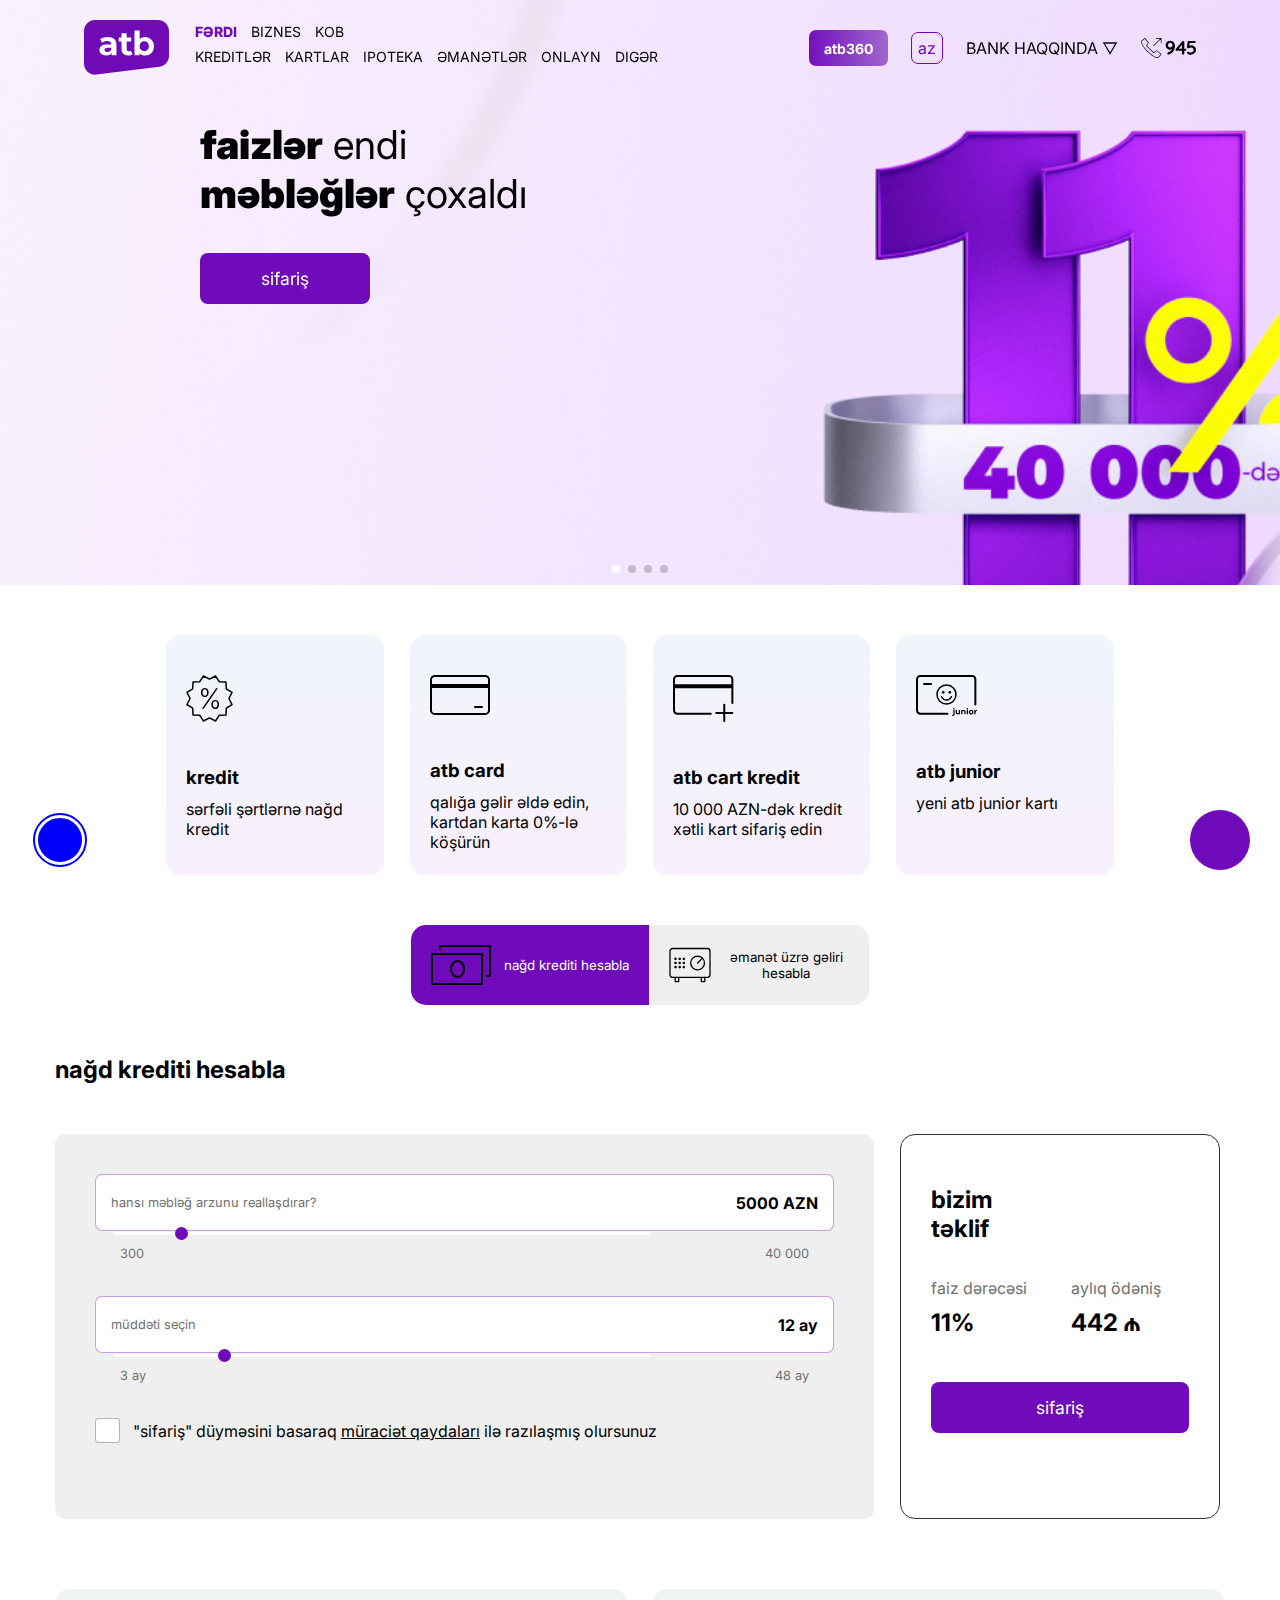
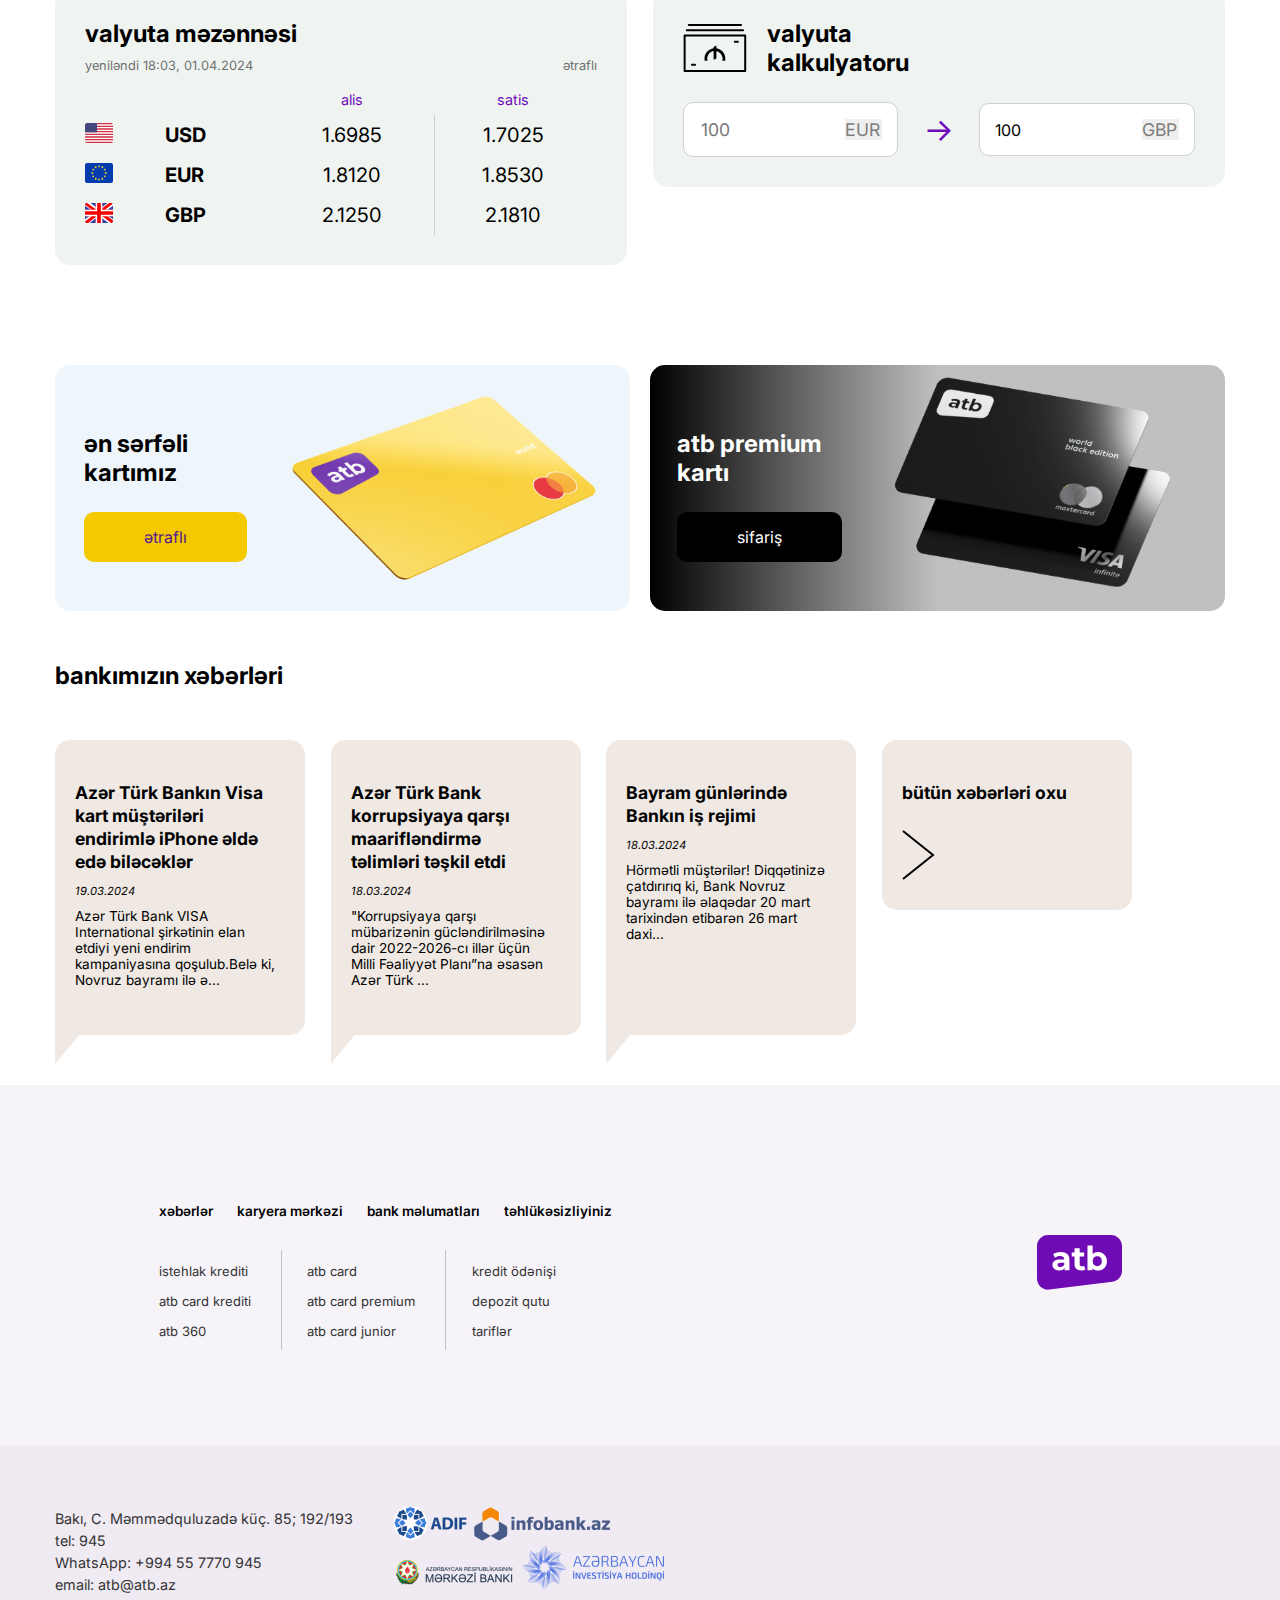
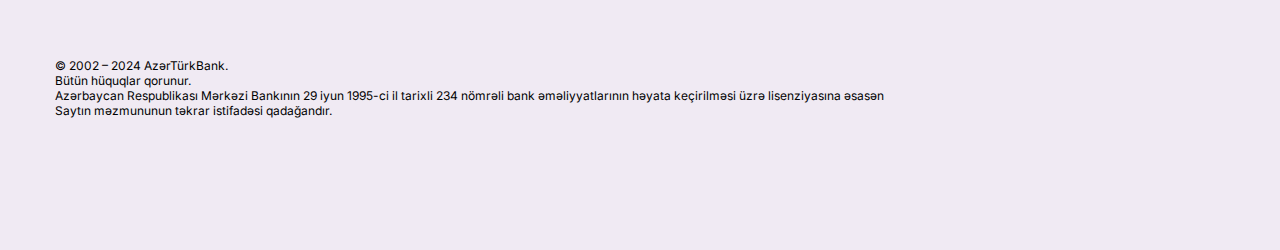
==== commit 116bfab6: "commit2" ====
--- a/index.htm
+++ b/index.htm
@@ -137,6 +137,8 @@
                 </div> <hr>
             </div>
         </nav>
+    </header>
+    <main>
         <div style="--swiper-navigation-color: #fff; --swiper-pagination-color: #fff" class="swiper mySwiper">
             <div class="parallax-bg" style="background-image: url(https://swiperjs.com/demos/images/nature-1.jpg);" data-swiper-parallax="-23%"></div>
             <div class="swiper-wrapper">
@@ -170,8 +172,6 @@
             </div>
             <div class="swiper-pagination"></div>
         </div>
-    </header>
-    <main>
         <section class="p50">
             <div class="cards">
                 <div class="cards-top">
@@ -213,12 +213,12 @@
                 <div class="calc-kredit">
                     <div class="calculator">
                         <div class="calc-mebleg">
-                            <button id="minus">—</button>
+                            <button id="minus" onclick="plus(0)">-</button>
                             <div class="cm-text">
                                 <p>hansı məbləğ arzunu reallaşdırar?</p>
-                                <span id="pricevalue"></span>
-                            </div>
-                            <button id="plus">╂</button> 
+                                <span id="pricevalue">5000 AZN</span>
+                            </div>
+                            <button id="plus" onclick="plus(1)">+</button> 
                             <input class="myinput" type="range" min="300" max="40000" value="5000" oninput="calc()" id="price">
                         </div>
                         <div class="cm-number">
@@ -226,12 +226,12 @@
                             <p>40 000</p>
                         </div> <br>
                         <div class="calc-mebleg">
-                            <button id="minus">—</button>
+                            <button id="minus" onclick="plus(2)">-</button>
                             <div class="cm-text">
                                 <p>müddəti seçin</p>
-                                <span id="ayvalue"></span>
-                            </div>
-                            <button id="plus">╂</button> 
+                                <span id="ayvalue">12 ay</span>
+                            </div>
+                            <button id="plus" onclick="plus(3)">+</button> 
                             <input class="myinput" type="range" min="3" max="48" value="12" oninput="calc()" id="ay">
                         </div>
                         <div class="cm-number">
@@ -239,7 +239,7 @@
                             <p>48 ay</p>
                         </div> <br>
                         <div class="sifaris">
-                            <button>✓</button>
+                            <button> </button>
                             <p>"sifariş" düyməsini basaraq <a href="">müraciət qaydaları</a> ilə razılaşmış olursunuz</p>
                         </div>
                     </div>
@@ -247,11 +247,11 @@
                         <div class="bt-center">
                             <div class="div">
                                 <span>faiz dərəcəsi</span>
-                                <h2 id="faiz">12%</h2>
+                                <h2 id="faiz">11%</h2>
                             </div> <hr>
                             <div class="div">
                                 <span>aylıq ödəniş</span>
-                                <h2 id="cavab"></h2>
+                                <h2 class="cavab">442 ₼</h2>
                             </div> <hr>
                         </div>
                         <div class="btn-sifaris btns2">sifariş</div>
@@ -260,10 +260,12 @@
                         <h2>bizim <br>təklif</h2>
                         <div class="bt-center">
                             <div class="div">
-                                <span>faiz dərəcəsi</span><h2 id="faiz">12%</h2>
+                                <span>faiz dərəcəsi</span>
+                                <h2 id="faiz">11%</h2>
                             </div>
                             <div class="div2">
-                                <span>aylıq ödəniş</span><h2 id="cavab">442</h2>
+                                <span>aylıq ödəniş</span>
+                                <h2 class="cavab1">442 ₼</h2>
                             </div>
                         </div>
                         <div class="btn-sifaris btns2">sifariş</div>
@@ -356,8 +358,8 @@
                         </div>
                         <div class="converter">
                             <div class="converter-row">
-                                <input type="text" placeholder="100">
-                                <select id="">
+                                <input type="text" placeholder="100" oninput="val()" id="inp1" />
+                                <select id="select1">
                                     <option value="EUR">EUR</option>
                                     <option value="USD">USD</option>
                                     <option value="GBP">GBP</option>
@@ -365,8 +367,9 @@
                                 </select>
                             </div> <span>→</span>
                             <div class="converter-row">
-                                <input type="text" placeholder="61.3">
-                                <select id="">
+                                <div id="inp2">100</div>
+                                <!-- <input type="text" placeholder="61.3" id="inp2"> -->
+                                <select id="sel2">
                                     <option value="GBP">GBP</option>
                                     <option value="USD">USD</option>
                                     <option value="EUR">EUR</option>
--- a/css/style.css
+++ b/css/style.css
@@ -184,12 +184,13 @@
 .calc-mebleg {
     background: white;
     color: #6F6F6F;
+    padding: 15px;
     border: 1px solid #6f0bbb64;
     border-radius: 7px;
 }
 .calc-mebleg button{
-    height: 40px;
-    width: 40px;
+    height: 35px;
+    width: 35px;
     background: #fff;
     color: #6f6f6fc1;
     font-size: 1.2em;
@@ -199,7 +200,6 @@
 .calc-mebleg p{
     font-size: .8em;
 }
-.calc-mebleg {padding: 15px;}
 .cm-text{
     display: block; 
 }
@@ -211,7 +211,7 @@
 .cm-text span{
     color: #000;
     font-weight: bold;
-    font-size: 1.2em;
+    font-size: 1em;
 }
 .cm-number p{
     margin: 15px 25px;
@@ -338,6 +338,7 @@
     border-radius: 4px;
     border: 1px solid #6f6f6f85;
 }
+.sifaris a{color: #000; text-decoration: underline;}
 .bizimteklif-mobil .bt-center{
     display: block;
 }
@@ -371,7 +372,7 @@
 }
 .bt-center h2{
     margin: 10px 0;
-    font-size: 2em;
+    font-size: 1.5em;
 }
 .bizimteklif .btn-sifaris{
     width: 100%;
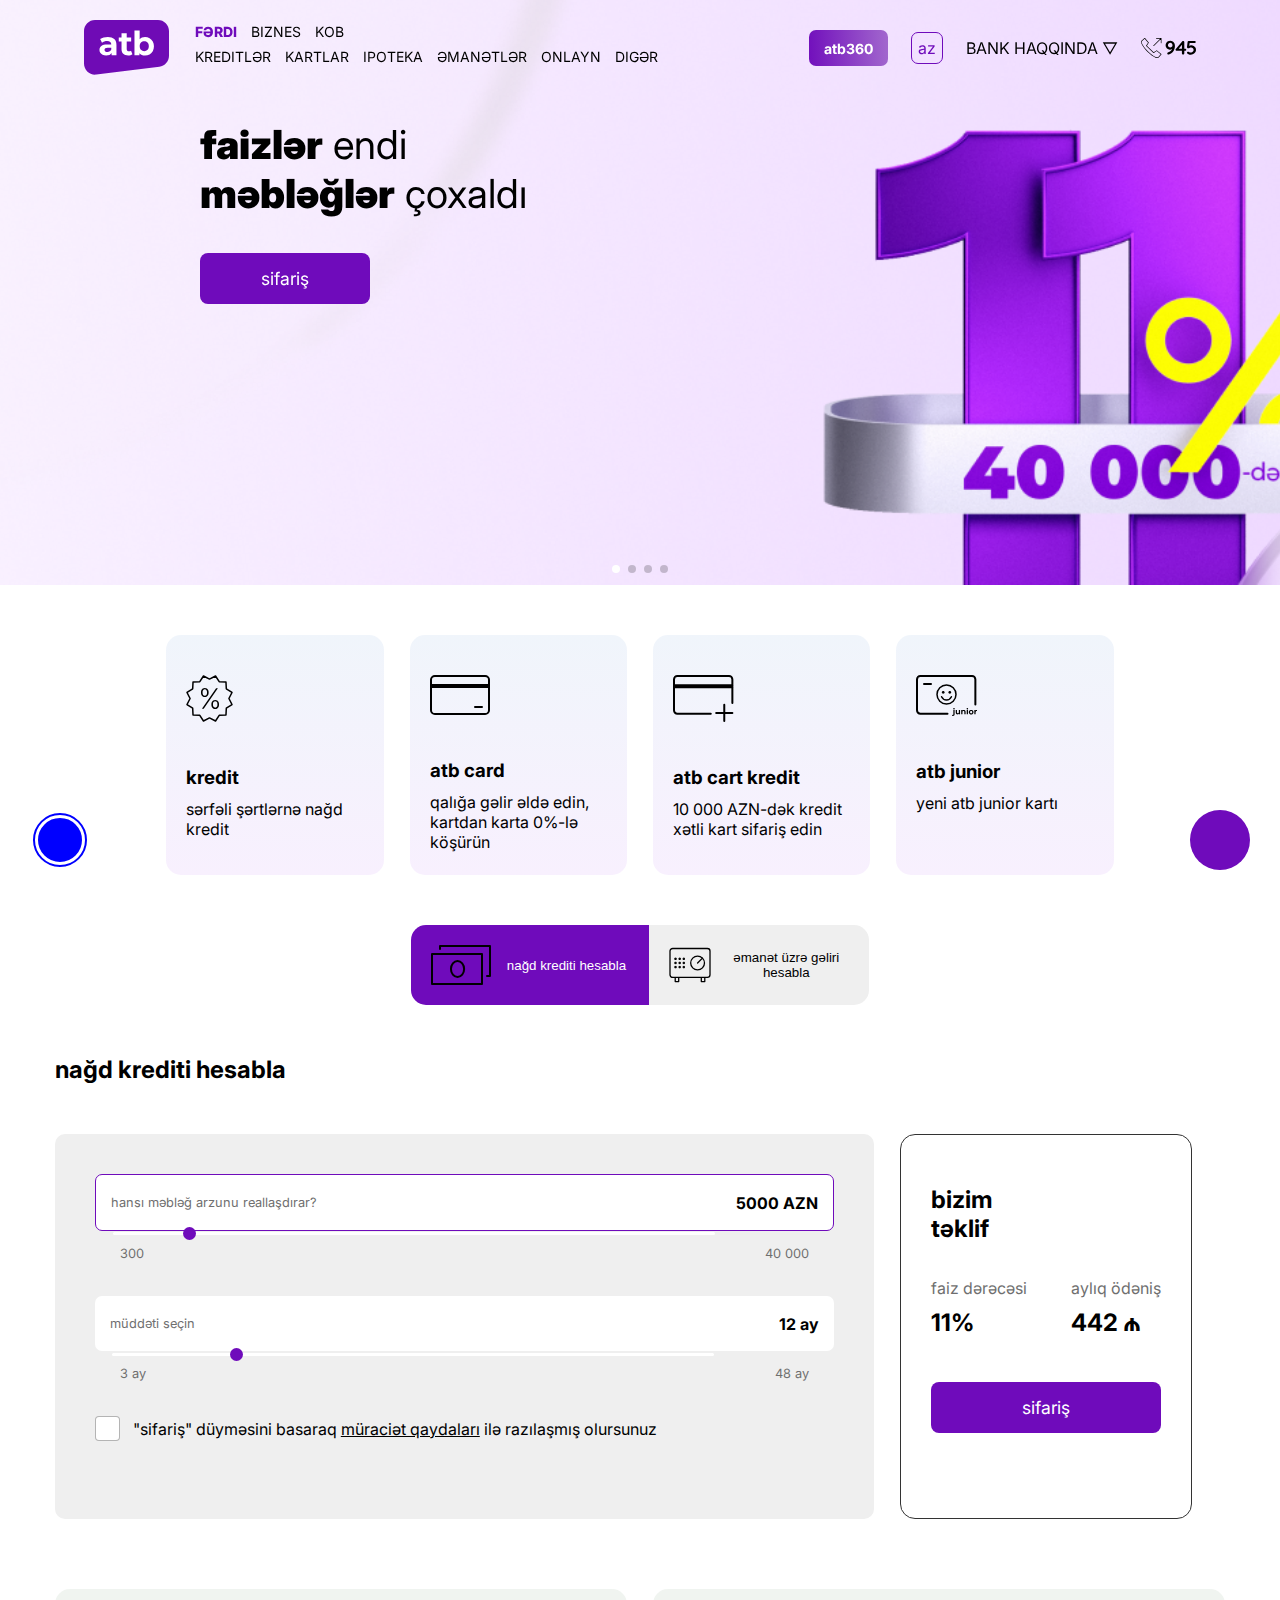
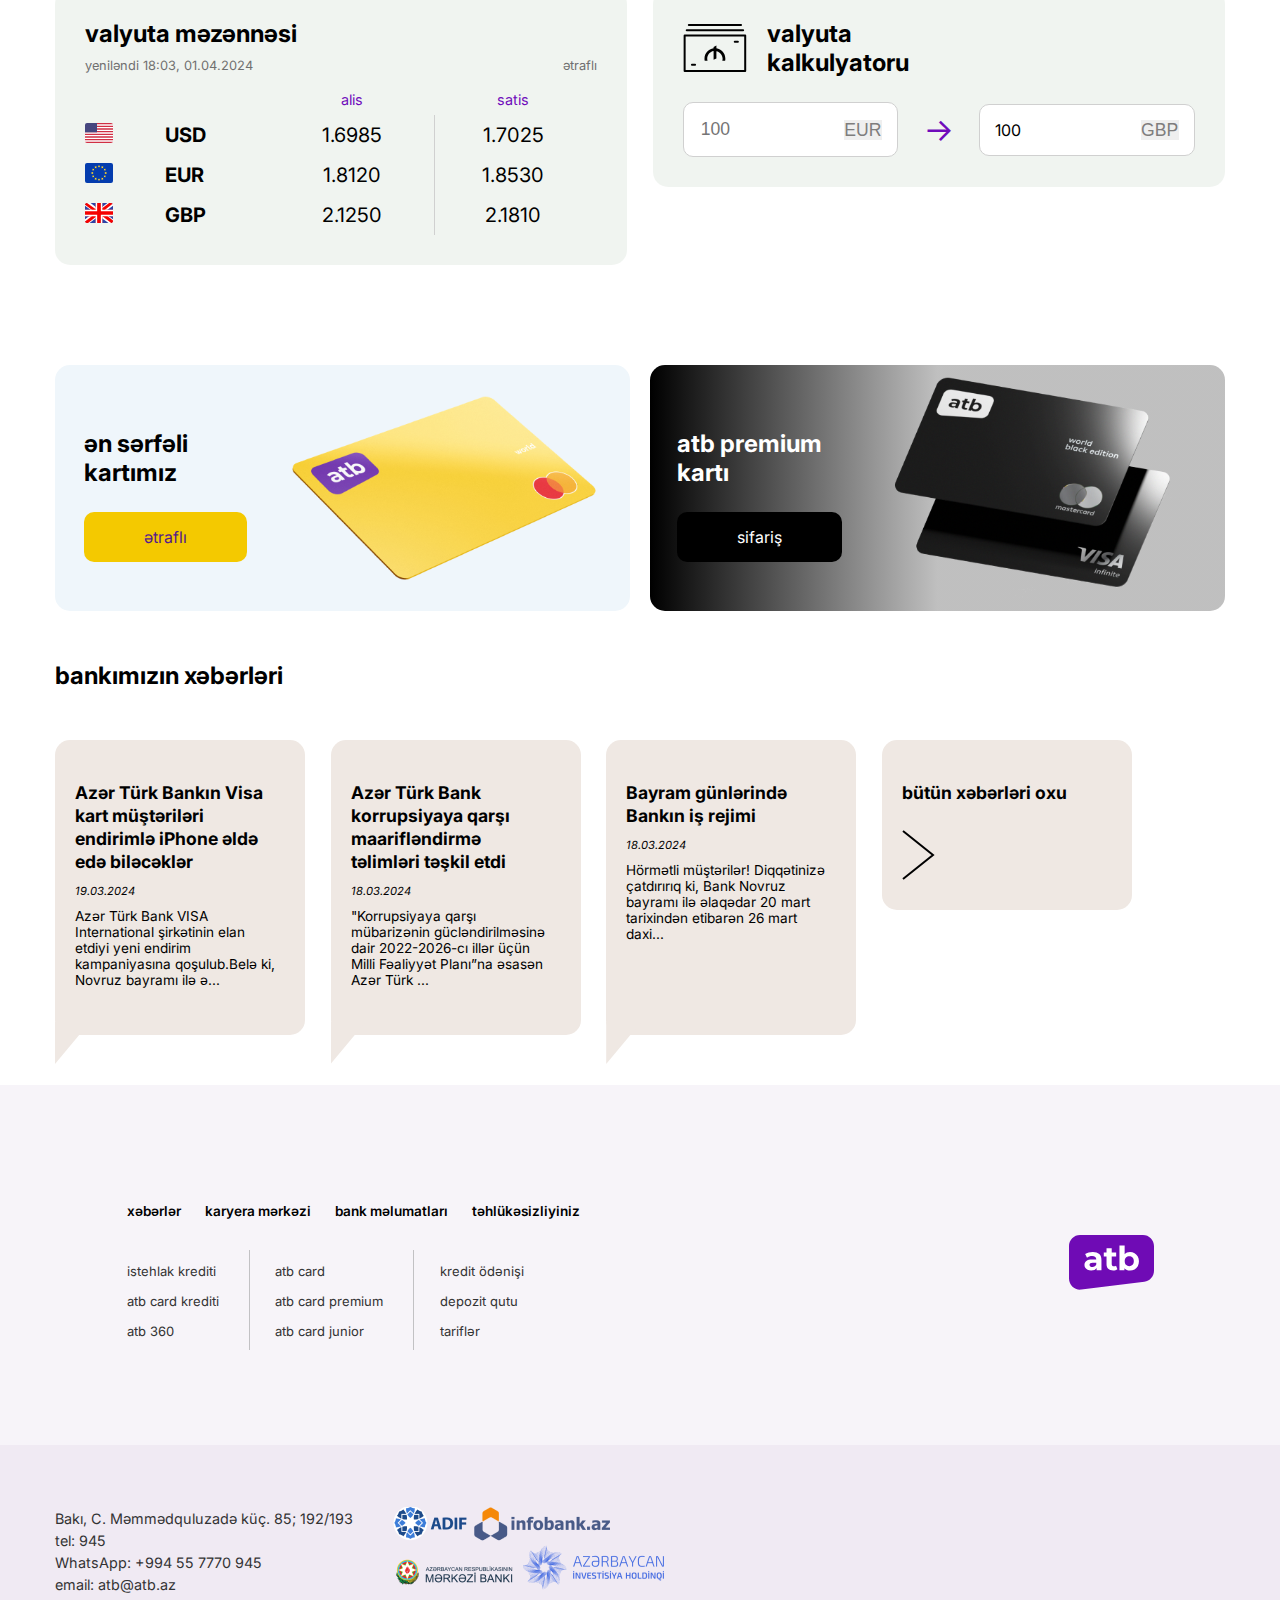
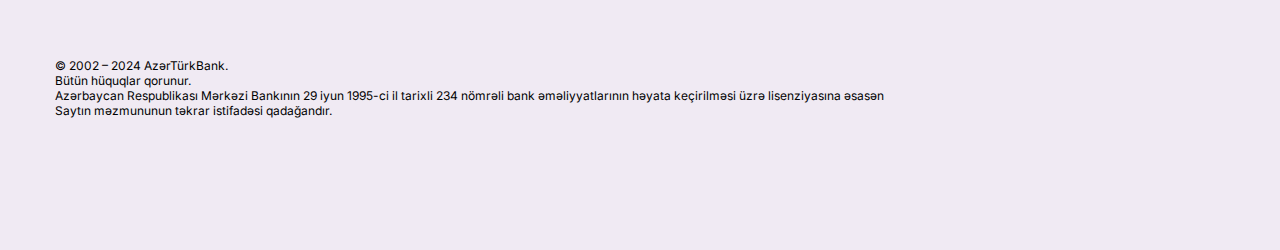
==== commit a8a3a1da: "css-commit" ====
--- a/index.htm
+++ b/index.htm
@@ -3,7 +3,7 @@
 <head>
     <meta charset="UTF-8">
     <meta name="viewport" content="width=device-width, initial-scale=1.0" >
-    <title>atb (fake) | Azər Türk Bank - Sizin Dövlət</title>
+    <title>atb | Azər Türk Bank - Sizin Dövlət Bankınız</title>
     <link rel="icon" href="img/favicon.ico" type="image/png" />
     <link rel="stylesheet" href="css/reset.css">
     <link rel="stylesheet" href="css/style.css">
@@ -56,7 +56,7 @@
             </div>
             <div class="hiddenbars">
                 <div class="links">
-                    <a href="" class="aktiv">fərdi</a>
+                    <a href="" class="aktiv bgpurple">fərdi</a>
                     <a href="">biznes</a>
                     <a href="">kob</a>
                 </div>
@@ -145,28 +145,28 @@
                 <div class="swiper-slide" id="slide2">
                     <div class="slide-content">
                         <div class="title" data-swiper-parallax="-300"><b>faizlər</b> endi <br> <b>məbləğlər</b> çoxaldı </div>
-                        <div class="subtitle btn-sifaris" data-swiper-parallax="-200">sifariş</div>
+                        <div class="subtitle btn-sifaris bgpurple" data-swiper-parallax="-200">sifariş</div>
                     </div>
                 </div>
                 <div class="swiper-slide" id="slide3">
                     <div class="slide-content">
                         <div class="title" data-swiper-parallax="-300"><b>"klassik"</b> <br> əmanət </div>
                         <div class="subtitle" data-swiper-parallax="-200">əmanətlərdən daha çox qazanın</div>
-                        <div class="subtitle btn-sifaris" data-swiper-parallax="-200">sifariş</div>
+                        <div class="subtitle btn-sifaris bgpurple" data-swiper-parallax="-200">sifariş</div>
                     </div>
                 </div>
                 <div class="swiper-slide" id="slide4">
                     <div class="slide-content">
                         <div class="title" data-swiper-parallax="-300"><b>atb junior</b> <br> kartı</div>
                         <div class="subtitle" data-swiper-parallax="-200">övladınızın özünə aid kartı olsun</div>
-                        <div class="subtitle btn-sifaris" data-swiper-parallax="-200">sifariş</div>
+                        <div class="subtitle btn-sifaris bgpurple" data-swiper-parallax="-200">sifariş</div>
                     </div>
                 </div>
                 <div class="swiper-slide" id="slide5">
                     <div class="slide-content">
                         <div class="title" data-swiper-parallax="-300"><b> atb card <br> kredit</b></div>
                         <div class="subtitle" data-swiper-parallax="-200">10 000 AZN-dək kredit xətti</div>
-                        <div class="subtitle btn-sifaris" data-swiper-parallax="-200">sifariş</div>
+                        <div class="subtitle btn-sifaris bgpurple" data-swiper-parallax="-200">sifariş</div>
                     </div>
                 </div>
             </div>
@@ -205,14 +205,14 @@
             <div class="calc-tab container">
                 <button onclick="activate()" id="firstbtn"><svg xmlns="http://www.w3.org/2000/svg" width="60" height="40" viewBox="0 0 60 40" fill="none"><path d="M51 9H1V39H51V9Z" stroke="black" stroke-width="2" stroke-miterlimit="10" stroke-linecap="round" stroke-linejoin="round"></path><path d="M9 4V1H59V31H56" stroke="black" stroke-width="2" stroke-miterlimit="10" stroke-linecap="round" stroke-linejoin="round"></path><path d="M33.125 23.9687C33.125 28.3906 30.1758 31.9756 26.5391 31.9756C22.9014 31.9756 19.9521 28.3906 19.9521 23.9687C19.9521 19.5459 22.9014 15.9619 26.5391 15.9619C30.1758 15.9619 33.125 19.5459 33.125 23.9687Z" stroke="black" stroke-width="2" stroke-miterlimit="10" stroke-linecap="round" stroke-linejoin="round"></path></svg>
                     <p>nağd krediti hesabla</p></button>
-                <button onclick="deactivate()" id="secondbtn"><svg xmlns="http://www.w3.org/2000/svg" width="42" height="36" viewBox="0 0 42 36" fill="none"><path d="M9.6954 31.0757V34.5537H6.21747V31.0757" stroke-width="1.3" stroke-miterlimit="10" stroke-linecap="round" stroke-linejoin="round"></path><path d="M35.7825 31.0757V34.5537H32.3046V31.0757" stroke-width="1.3" stroke-miterlimit="10" stroke-linecap="round" stroke-linejoin="round"></path><path d="M38.3337 1.48047C39.7992 1.48047 41 2.66516 41 4.11316V27.812C41 29.2613 39.7992 30.446 38.3337 30.446H3.66634C2.20083 30.446 1 29.2613 1 27.812V4.11316C1 2.66516 2.20083 1.48047 3.66634 1.48047H38.3337Z" stroke-width="1.3" stroke-miterlimit="10" stroke-linecap="round" stroke-linejoin="round"></path><path d="M35.4827 15.9632C35.4827 19.7712 32.3941 22.8598 28.5876 22.8598C24.7776 22.8598 21.6896 19.7712 21.6896 15.9632C21.6896 12.154 24.7776 9.06668 28.5876 9.06668C32.3941 9.06668 35.4827 12.154 35.4827 15.9632Z" stroke-width="1.3" stroke-miterlimit="10" stroke-linecap="round" stroke-linejoin="round"></path><path d="M7.20695 11.1356H5.82764V12.5149H7.20695V11.1356Z" fill="black"></path><path d="M11.3448 11.1356H9.96545V12.5149H11.3448V11.1356Z" fill="black"></path><path d="M15.4828 11.1356H14.1035V12.5149H15.4828V11.1356Z" fill="black"></path><path d="M7.20695 15.2737H5.82764V16.653H7.20695V15.2737Z" fill="black"></path><path d="M11.3448 15.2737H9.96545V16.653H11.3448V15.2737Z" fill="black"></path><path d="M15.4828 15.2737H14.1035V16.653H15.4828V15.2737Z" fill="black"></path><path d="M7.20695 19.4116H5.82764V20.7909H7.20695V19.4116Z" fill="black"></path><path d="M11.3448 19.4116H9.96545V20.7909H11.3448V19.4116Z" fill="black"></path><path d="M15.4828 19.4116H14.1035V20.7909H15.4828V19.4116Z" fill="black"></path><path d="M33.4637 11.0878L28.5876 15.9632" stroke-width="1.3" stroke-miterlimit="10" stroke-linecap="round" stroke-linejoin="round"></path></svg>
+                <button onclick="activate()" id="secondbtn"><svg xmlns="http://www.w3.org/2000/svg" width="42" height="36" viewBox="0 0 42 36" fill="none"><path d="M9.6954 31.0757V34.5537H6.21747V31.0757" stroke-width="1.3" stroke-miterlimit="10" stroke-linecap="round" stroke-linejoin="round"></path><path d="M35.7825 31.0757V34.5537H32.3046V31.0757" stroke-width="1.3" stroke-miterlimit="10" stroke-linecap="round" stroke-linejoin="round"></path><path d="M38.3337 1.48047C39.7992 1.48047 41 2.66516 41 4.11316V27.812C41 29.2613 39.7992 30.446 38.3337 30.446H3.66634C2.20083 30.446 1 29.2613 1 27.812V4.11316C1 2.66516 2.20083 1.48047 3.66634 1.48047H38.3337Z" stroke-width="1.3" stroke-miterlimit="10" stroke-linecap="round" stroke-linejoin="round"></path><path d="M35.4827 15.9632C35.4827 19.7712 32.3941 22.8598 28.5876 22.8598C24.7776 22.8598 21.6896 19.7712 21.6896 15.9632C21.6896 12.154 24.7776 9.06668 28.5876 9.06668C32.3941 9.06668 35.4827 12.154 35.4827 15.9632Z" stroke-width="1.3" stroke-miterlimit="10" stroke-linecap="round" stroke-linejoin="round"></path><path d="M7.20695 11.1356H5.82764V12.5149H7.20695V11.1356Z" fill="black"></path><path d="M11.3448 11.1356H9.96545V12.5149H11.3448V11.1356Z" fill="black"></path><path d="M15.4828 11.1356H14.1035V12.5149H15.4828V11.1356Z" fill="black"></path><path d="M7.20695 15.2737H5.82764V16.653H7.20695V15.2737Z" fill="black"></path><path d="M11.3448 15.2737H9.96545V16.653H11.3448V15.2737Z" fill="black"></path><path d="M15.4828 15.2737H14.1035V16.653H15.4828V15.2737Z" fill="black"></path><path d="M7.20695 19.4116H5.82764V20.7909H7.20695V19.4116Z" fill="black"></path><path d="M11.3448 19.4116H9.96545V20.7909H11.3448V19.4116Z" fill="black"></path><path d="M15.4828 19.4116H14.1035V20.7909H15.4828V19.4116Z" fill="black"></path><path d="M33.4637 11.0878L28.5876 15.9632" stroke-width="1.3" stroke-miterlimit="10" stroke-linecap="round" stroke-linejoin="round"></path></svg>
                     <p>əmanət üzrə gəliri hesabla</p></button>
             </div>
             <div class="container calc-all">
                 <h2 class="p50 calc-h2">nağd krediti hesabla</h2>
                 <div class="calc-kredit">
                     <div class="calculator">
-                        <div class="calc-mebleg">
+                        <div class="calc-mebleg borpurp">
                             <button id="minus" onclick="plus(0)">-</button>
                             <div class="cm-text">
                                 <p>hansı məbləğ arzunu reallaşdırar?</p>
@@ -247,14 +247,14 @@
                         <div class="bt-center">
                             <div class="div">
                                 <span>faiz dərəcəsi</span>
-                                <h2 id="faiz">11%</h2>
+                                <h2 id="faiz" class="txtpurple">11%</h2>
                             </div> <hr>
                             <div class="div">
                                 <span>aylıq ödəniş</span>
-                                <h2 class="cavab">442 ₼</h2>
+                                <h2 class="cavab txtpurple">442 ₼</h2>
                             </div> <hr>
                         </div>
-                        <div class="btn-sifaris btns2">sifariş</div>
+                        <div class="btn-sifaris  bgpurple btns2">sifariş</div>
                     </div>
                     <div class="bizimteklif">
                         <h2>bizim <br>təklif</h2>
@@ -268,7 +268,7 @@
                                 <h2 class="cavab1">442 ₼</h2>
                             </div>
                         </div>
-                        <div class="btn-sifaris btns2">sifariş</div>
+                        <div class="btn-sifaris bgpurple btns2">sifariş</div>
                     </div>
                 </div>
                 <div class="calc-gelir">
@@ -296,12 +296,12 @@
                                 </select>
                                 <input type="text" placeholder="məbləğ (min. 1000 AZN/USD)*">
                             </div>
-                            <div class="deposit">
+                            <div class="deposit txtpurple borpurp">
                                 <p>faizlər - aylıq</p>
                                 <span>0%</span> <span>0 AZN</span>
                             </div>
                         </div>
-                        <button class="sifaris-et">sifariş et</button>
+                        <button class="sifaris-et bgpurple">sifariş et</button>
                     </div>
                 </div>
             </div>
@@ -328,8 +328,8 @@
                             <tr>
                                 <td></td>
                                 <td></td>
-                                <td class="purpTd txtcenter"> alis</td>
-                                <td class="purpTd txtcenter"> satis</td>
+                                <td class="purpTd txtcenter txtpurple"> alis</td>
+                                <td class="purpTd txtcenter txtpurple"> satis</td>
                             </tr>
                             <tr>
                                 <td><img src="img/US.svg" alt=""></td>
@@ -365,10 +365,9 @@
                                     <option value="GBP">GBP</option>
                                     <option value="AZN">AZN</option>
                                 </select>
-                            </div> <span>→</span>
+                            </div> <span class="txtpurple fs2">→</span>
                             <div class="converter-row">
                                 <div id="inp2">100</div>
-                                <!-- <input type="text" placeholder="61.3" id="inp2"> -->
                                 <select id="sel2">
                                     <option value="GBP">GBP</option>
                                     <option value="USD">USD</option>
@@ -490,7 +489,7 @@
             </div>
         </div>
     </footer>
-    <div class="userubtn chat"><a href="" class="fa-solid fa-comment-dots" style="color: #fff;"></a></div>
+    <div class="userubtn chat bgpurple"><a href="" class="fa-solid fa-comment-dots" style="color: #fff;"></a></div>
     <div class="userubtn userway"><a href="" class="fa-solid fa-child-reaching" style="color: #fff;"></a></div>
     <script src="balam.js"></script>
     <script src="https://cdn.jsdelivr.net/npm/swiper@11/swiper-bundle.min.js"></script>
--- a/css/style.css
+++ b/css/style.css
@@ -1,9 +1,26 @@
-*{font-family:  "Inter", sans-serif;}
-body{position: relative;}
-.txtpurple{color: #6f0bbb;}
+body{
+    position: relative;
+    font-family:  "Inter", sans-serif;
+}
+.txtpurple{ color: #6f0bbb }
+.bgpurple{ background-color: #6f0bbb }
+.fs2{ font-size: 2em }
+.borpurp{ border: 1px solid #6f0bbb}
 .p50{padding: 50px 0;}
+.txtcenter{text-align: center;}
+
+
+.mobil-nav, .nav-links,.nav-links a, #az,.links, .socialmedia,.cards, .cards-top, .cards-bottom, .calc-tab,
+.calc-tab button,.calc-kredit, .calc-mebleg, .cm-number, .flex-column, .select-part1, .table-head, .converter,
+.converter-row, .bizimteklif-mobil .bt-center .div, .bt-center, .xeberler,#butunxeberoxu, .userubtn, .footer-top,
+.ft-left-bottom, .fb-top{
+    display: flex 
+}
+.slide-content .subtitle, .btn-sifaris, .calc-tab svg, .myinput, .calc-gelir, .table .mezenne, .sifaris,
+.bizimteklif,.xeber .cont, .xeber-none, .butunxeber, .hiddenbars, .desktop-nav, #bok, .ikili-card,.ft-left .ft-left-top{
+    display: none;
+}
 .mobil-nav {
-    display: flex;
     justify-content: space-between;
     align-items: center;
     width: 96%;
@@ -12,7 +29,6 @@
 }
 .fa-bars, .fa-x {font-size: 1.7em; width: 65px;}
 .nav-links{
-    display: flex;
     align-items: center;
     gap: 1vw;
 }
@@ -22,7 +38,6 @@
     border-radius: 7px;
     width: 32px;
     height: 32px;
-    display: flex;
     justify-content: center;
     align-items: center;
 }
@@ -37,7 +52,6 @@
 }
 .links{
     margin: 35px 0;
-    display: flex;
     gap: 5vw;
     justify-content: center;
 }
@@ -49,7 +63,7 @@
     text-align: center;
     width: 100%;
 }
-.aktiv{background: #6f0bbb; color: #fff !important;}
+.aktiv{ color: #fff !important;}
 .accordion {
     background-color: transparent;
     color: #333;
@@ -57,7 +71,7 @@
     cursor: pointer;
     padding-top: 5px;
     width: 100%;
-    border: none;
+    border: 0;
     text-align: left;
     outline: none;
     font-size: 1.3em;
@@ -81,7 +95,6 @@
 .panel a, .category-menu a{ color: #6F6F6F; font-size: 1.2em;}
 .socialmedia {
     margin: 30px 0;
-    display: flex;
     justify-content: center;
     align-items: center;
     gap: 2.5vw;
@@ -90,42 +103,30 @@
 #slide3{background: url('../img/s-mob3.png') center/cover; height: 40vh; border-radius: 20px;}
 #slide4{background: url('../img/s-mob4.png') center/cover; height: 40vh; border-radius: 20px;}
 #slide5{background: url('../img/s-mob5.png') center/cover; height: 40vh; border-radius: 20px;}
-
 .slide-content{
     position: absolute;
     left: 100px;
     top: 20px;
 }
-.slide-content .title{
-    font-size: 1em;
-}
-.slide-content .title b{
-    font-weight: 900 ;
-}
-.slide-content .subtitle{
-    display: none;
-}
+.slide-content .title{ font-size: 1em}
+.slide-content .title b{font-weight: 900}
 .btn-sifaris{
-    display: none;
     cursor: pointer;
     width: 170px;
     padding: 15px;
     text-align: center;
     font-size: 1.1em;
-    background: #6f0bbb;
     border-radius: 8px;
     margin: 35px 0;
     color: #fff;
 }
 .cards{
     flex-direction: column;
-    display: flex;
     align-items: center;
     justify-content: center;
     gap: 2vw;
 }
 .cards-top, .cards-bottom{
-    display: flex;
     flex-direction: row;
     gap: 2vw;
 }
@@ -144,18 +145,13 @@
 .cards a{color: #000;}
 .cards h3{padding: 40px 0 10px 0;}
 .calc-tab{
-    display: flex;
     gap: 2vw;
-}
-.calc-tab svg{
-    display: none;
 }
 .calc-tab button{
     background-color: #6f0bbb;
     border: 0;
     cursor: pointer;
     border-radius: 10px;
-    display: flex;
     align-items: center;
     gap: 1vw;
     padding: 11px;
@@ -166,7 +162,6 @@
     color: #000;
 }
 .calc-kredit{
-    display: flex;
     flex-direction: column;
     gap: 2vw;
 }
@@ -177,7 +172,6 @@
     width: 100%;
 }
 .calc-mebleg{
-    display: flex;
     justify-content: space-between;
     align-items: center;
 }
@@ -185,7 +179,6 @@
     background: white;
     color: #6F6F6F;
     padding: 15px;
-    border: 1px solid #6f0bbb64;
     border-radius: 7px;
 }
 .calc-mebleg button{
@@ -197,14 +190,12 @@
     border: 1px solid #959393c5;
     border-radius: 50%;
 }
-.calc-mebleg p{
-    font-size: .8em;
-}
+.calc-mebleg p{ font-size: .8em }
 .cm-text{
-    display: block; 
+    display: block;
+    width: 70%;
 }
 .cm-number{
-    display: flex;
     justify-content: space-between;
     align-items: center;
 }
@@ -219,11 +210,10 @@
     font-size: .8em;
 }
 .myinput {
-    display: none;
     position: absolute;
     border-radius: 8px;
     height: 3px;
-    width: 42vw;
+    width: 47%;
     outline: none;
     -webkit-appearance: none;
 }
@@ -235,16 +225,11 @@
     cursor: ew-resize;
     background: #6f0bbb;
 }
-.flex-column{
-    display: flex;
-    flex-direction: column;
-}
+.flex-column{ flex-direction: column}
 .select-part1{
-    display: flex;
     flex-direction: column;
     gap: 5vw;
 }
-.calc-gelir{display: none;}
 .calc-gelir select,.calc-gelir input{
     outline: none;
     font-size: 1.2em;
@@ -253,16 +238,13 @@
     padding: 17px 5px;
 }
 .deposit{
-    border: 1px solid #6f0bbb;
     border-radius: 10px;
-    color: #6f0bbb;
     font-size: 1.2em;
     text-align: center;
     padding: 40px 0;
     margin: 20px 0;
 }
 .sifaris-et{
-    background-color: #6f0bbb;
     color: #fff;
     border-radius: 7px;
     padding: 15px 40px;
@@ -277,36 +259,21 @@
     background-color: #eff3eee8;
     border-radius: 15px;
 }
-.table table{
-    width: 100%;
-}
+.table table{ width: 100% }
 table td{
     padding: 7.5px 5px 7.5px 0;
     font-size: 20px;
 }
-.table .mezenne{display: none;}
 .rate{ border-right: 1px solid #d0d0d0 }
-.txtcenter{text-align: center;}
-.purpTd{
-    color: #6f0bbb;
-    font-size: .9em;
-}
-.table-head{
-    display: flex;
-    gap: 20px;
-}
+.purpTd{ font-size: .9em }
+.table-head{ gap: 20px }
 .converter{
     padding: 25px 0 0 0;
-    display: flex;
     align-items: center;
     gap: 2vw;
 }
-.converter span{
-    color: #6f0bbb;
-    font-size: 2em;
-}
+.converter span{ font-size: 2em }
 .converter-row{
-    display: flex;
     align-items: center;
     justify-content: space-between;
     width: 100%;
@@ -328,9 +295,6 @@
     font-size: 1.1em;
     color: #7e7d7d;
 }
-.sifaris{
-    display: none;
-}
 .sifaris button{
     width: 25px;
     height: 25px;
@@ -339,48 +303,32 @@
     border: 1px solid #6f6f6f85;
 }
 .sifaris a{color: #000; text-decoration: underline;}
-.bizimteklif-mobil .bt-center{
-    display: block;
-}
+.bizimteklif-mobil .bt-center{ display: block }
 .bizimteklif-mobil .bt-center .div{
-    display: flex;
     justify-content: space-between;
     align-items: center;
 }
-.bizimteklif-mobil .bt-center .div h2{
-    font-size: 1.4em;
-    color: #6f0bbb;
-}
+.bizimteklif-mobil .bt-center .div h2{ font-size: 1.4em }
 .bizimteklif-mobil .bt-center .div span{
     font-size: 1.2em;
     color: #000;
 }
 .bizimteklif{
-    display: none;
     padding: 50px 30px;
     border-radius: 15px;
     border: 1px solid #333;
-    width: 25vw;
 }
 .bt-center{
     margin-top: 35px;
-    display: flex;
     gap: 3.5vw;
 }
-.bt-center span{
-    color: #6F6F6F;
-}
+.bt-center span{ color: #6F6F6F }
 .bt-center h2{
     margin: 10px 0;
     font-size: 1.5em;
 }
-.bizimteklif .btn-sifaris{
-    width: 100%;
-}
-.xeberler{
-    display: flex;
-    gap: 2vw;
-}
+.bizimteklif .btn-sifaris{ width: 100% }
+.xeberler{gap: 2vw}
 .xeber{
     position: relative;
     background: #EFE8E3;
@@ -404,11 +352,7 @@
     font-size: .9em;
     line-height: 1.3;
 }
-.xeber .cont,  .xeber-none, .butunxeber{
-    display: none;
-}
 #butunxeberoxu{
-    display: flex; 
     justify-content: end;
     margin-right: 80px; 
     color: #000;
@@ -419,24 +363,17 @@
     font-style: italic;
     margin: 10px 0;
 }
-.xeber p{
-    font-size: .85em;
-}
+.xeber p{ font-size: .85em }
 .xeber div{
     margin-top: 25px;
     transition: .9s;
 }
-.xeber div:hover{
-    margin-left: 50px;
-}
-.butunxeber{
-    height: 170px;
-}
+.xeber div:hover{margin-left: 50px }
+.butunxeber{ height: 170px }
 .userubtn{
     position: fixed;
     bottom: 30px;
     z-index: 999999;
-    display: flex;
     align-items: center;
     justify-content: center;
     height: 60px;
@@ -444,17 +381,16 @@
     border-radius: 50%;
     font-size: 2em;
 }
-.chat{
-    background-color: #6f0bbb;
-    right: 30px;
-}
+.chat{ right: 30px }
 .userway{
     background-color: blue;
     border: 8px double #fff;
     left: 30px;
 }
-.hiddenbars, .desktop-nav, #bok, .ikili-card{display: none;}
-
+.hiddenbars{
+    transition: .8s;
+    transform: translateX(-100%);
+}
 .container{
     max-width: 1200px;
     padding: 0 15px;
@@ -463,11 +399,9 @@
 .footer-top{
     padding: 20px;
     gap: 4vw;
-    display: flex;
     flex-direction: column;
     background-color: transparent;
 }
-.ft-left .ft-left-top{display: none;}
 .ft-left-top a{
     margin-right: 20px;
     color: #000;
@@ -476,7 +410,6 @@
 }
 .ft-left-bottom{
     padding-top: 30px;
-    display: flex;
     flex-direction: column;
     gap: 0vw;
 }
@@ -492,26 +425,21 @@
 }
 .footer-bottom .ft-left-top{padding: 40px 0 15px;}
 .fb-top{
-    display: flex;
     flex-direction: column;
+    align-items: start;
     gap: 3vw;
-    align-items: start;
-}
-.fb-top-logos{
-    margin: 15px 0;
-}
+}
+.fb-top-logos{ margin: 15px 0 }
 .fb-top-adress a{
     color: #333;
     margin: 5px 0;
     font-size: .9em;
     display: block;
 }
-.fb-bottom p{
-    font-size: .75em;
-}
+.fb-bottom p{ font-size: .75em }
 /*             D E S K T O P               */
 @media only screen and (min-width: 1200px) {
-    .mobil-nav, #butunxeberoxu{ display: none; }
+    .mobil-nav, #butunxeberoxu,#mezenne{ display: none; }
     .desktop-nav{
         position: absolute;
         background-color: transparent;
@@ -557,14 +485,11 @@
         font-weight: 700; 
         font-size: .875em;
     }
-    .cards{
-        flex-direction: row;
-    }
+    .cards{ flex-direction: row }
     .cards .card{
         width: 17vw;
         height: 240px;
     }
-    #mezenne{display: none;}
     .table .mezenne{display: initial;}
     .table{width: 100%;}
     .val-calc{height: 100%;}
@@ -575,9 +500,7 @@
         min-width: 1100px;
         margin: 0 auto;
     }
-    .xeber{
-        width: 250px;
-    }
+    .xeber{ width: 250px }
     .xeber a{
         color: #000;
         font-weight: bolder;
@@ -585,33 +508,20 @@
         line-height: 1.3;
     }
     .xeber .tarix{
-        display: block;
         font-size: .7em;
         font-style: italic;
         margin: 10px 0;
     }
-    .xeber .cont{
-        font-size: .85em;
-        display: block;
-    }
+    .xeber .cont{ font-size: .85em }
     .xeber div{
         margin-top: 25px;
         transition: .9s;
     }
-    .xeber div:hover{
-        margin-left: 50px;
-    }
-    .xeber-none{display: block;}
-    .butunxeber{
-        height: 170px;
-        display: block;
-    }
-    .fb-top{
-        flex-direction: column;
-    }
-    .footer-bottom{
-        height: 45vh;
-    }
+    .xeber div:hover{ margin-left: 50px }
+    .xeber-none,.butunxeber,.xeber .cont,.xeber .tarix{display: block;}
+    .butunxeber{ height: 170px }
+    .fb-top{ flex-direction: column }
+    .footer-bottom{ height: 45vh }
 }
 @media only screen and (min-width: 768px) {
     #slide2{background: url('../img/s-desk2.png') center/cover; height: 65vh; width: 100%; border-radius: 0;}
@@ -623,10 +533,8 @@
         left: 200px;
         top: 120px;
     }
-    .slide-content .title{
-        font-size: 2.5em;
-    }
-    .btn-sifaris, .slide-content .subtitle{
+    .slide-content .title{font-size: 2.5em }
+    .btn-sifaris, .slide-content .subtitle,.myinput, .bizimteklif, .calc-mebleg{
         display: block;
     }
     .calc-tab{
@@ -648,26 +556,19 @@
         color: #fff;
     }
     .calc-tab button p{width: 125px;}
-    .calc-tab #firstbtn{
-        border-radius: 15px 0 0 15px;
-    }
+    .calc-tab #firstbtn{ border-radius: 15px 0 0 15px }
     .calc-tab #secondbtn{
         border-radius: 0 15px 15px 0;
         background-color: #EFEFEF;
         color: #000;
     }
-    .calc-mebleg{
-        display: block;
-        padding: 0 15px;
-    }
-    .calc-mebleg button{
+    .calc-mebleg{ padding: 0 15px }
+    .calc-mebleg button, .bizimteklif-mobil,.fb-top .ft-left-top{
         display: none;
     }
-    .calc-mebleg p{
-        margin: 20px 0;
-    }
-    .myinput{display: block;}
+    .calc-mebleg p{ margin: 20px 0 }
     .cm-text, .cm-number{
+        width: initial;
         display: flex;
         justify-content: space-between ;
         align-items: center;
@@ -677,19 +578,11 @@
         align-items: center;
         gap: 1vw;
     }
-    .calc-kredit{
-        flex-direction: row;
-    }
+    .calc-kredit{ flex-direction: row }
     .calculator{
         padding: 40px;
         width: 70%;
     }
-    .bizimteklif{
-        display: block;
-    }
-    .bizimteklif-mobil{
-        display: none;
-    }
     .flex-row{
         display: flex;
         flex-direction: row;
@@ -703,9 +596,7 @@
         width: 50%;
         margin: 0;
     }
-    .sifaris-et{
-        margin-top: 20px;
-    }
+    .sifaris-et{margin-top: 20px }
     .ikili-card{
         display: flex;
         gap: 1.5vw;
@@ -719,14 +610,9 @@
         align-items: center;
         justify-content: center;
     }
-    .ikili-card .card img{
-        max-width: 55%;
-    }
+    .ikili-card .card img{ max-width: 55% }
     .yellow{ background: #EFF6FB;}
-    .black{ 
-        color: #fff;
-        background-image: linear-gradient(90deg, #000000 0%, #88888888 50%);
-    }
+    .black{ color: #fff; background-image: linear-gradient(90deg, #000000 0%, #88888888 50%);}
     .btn-yellow, .btn-black{
         background: #f4c900;
         border-radius: 10px;
@@ -736,14 +622,10 @@
         color: #fff ;
         background: #000;
     }
-    .xeber{
-        padding: 42px 30px 47px 20px;
-    }
-    .xeber a{
-        font-size: 1.1em;
-    }
+    .xeber{ padding: 42px 30px 47px 20px }
+    .xeber a{ font-size: 1.1em }
     .footer-top{
-        gap: 10vw;
+        gap: 20vw;
         flex-direction: row;
         justify-content: space-between;
         align-items: center;
@@ -752,7 +634,6 @@
     }
     .ft-left, .ft-right{max-width: 1200px; margin: 0 auto;}
     .ft-left .ft-left-top{display: block; margin-top: 50px;}
-    .fb-top .ft-left-top{display: none;}
     .ft-left-bottom{
         padding: 30px 0;
         flex-direction: row;
@@ -766,7 +647,5 @@
         flex-direction: row;
         align-items: center;
     }
-    .fb-top-adress{
-        margin: 60px 0;
-    }
+    .fb-top-adress{ margin: 60px 0}
 }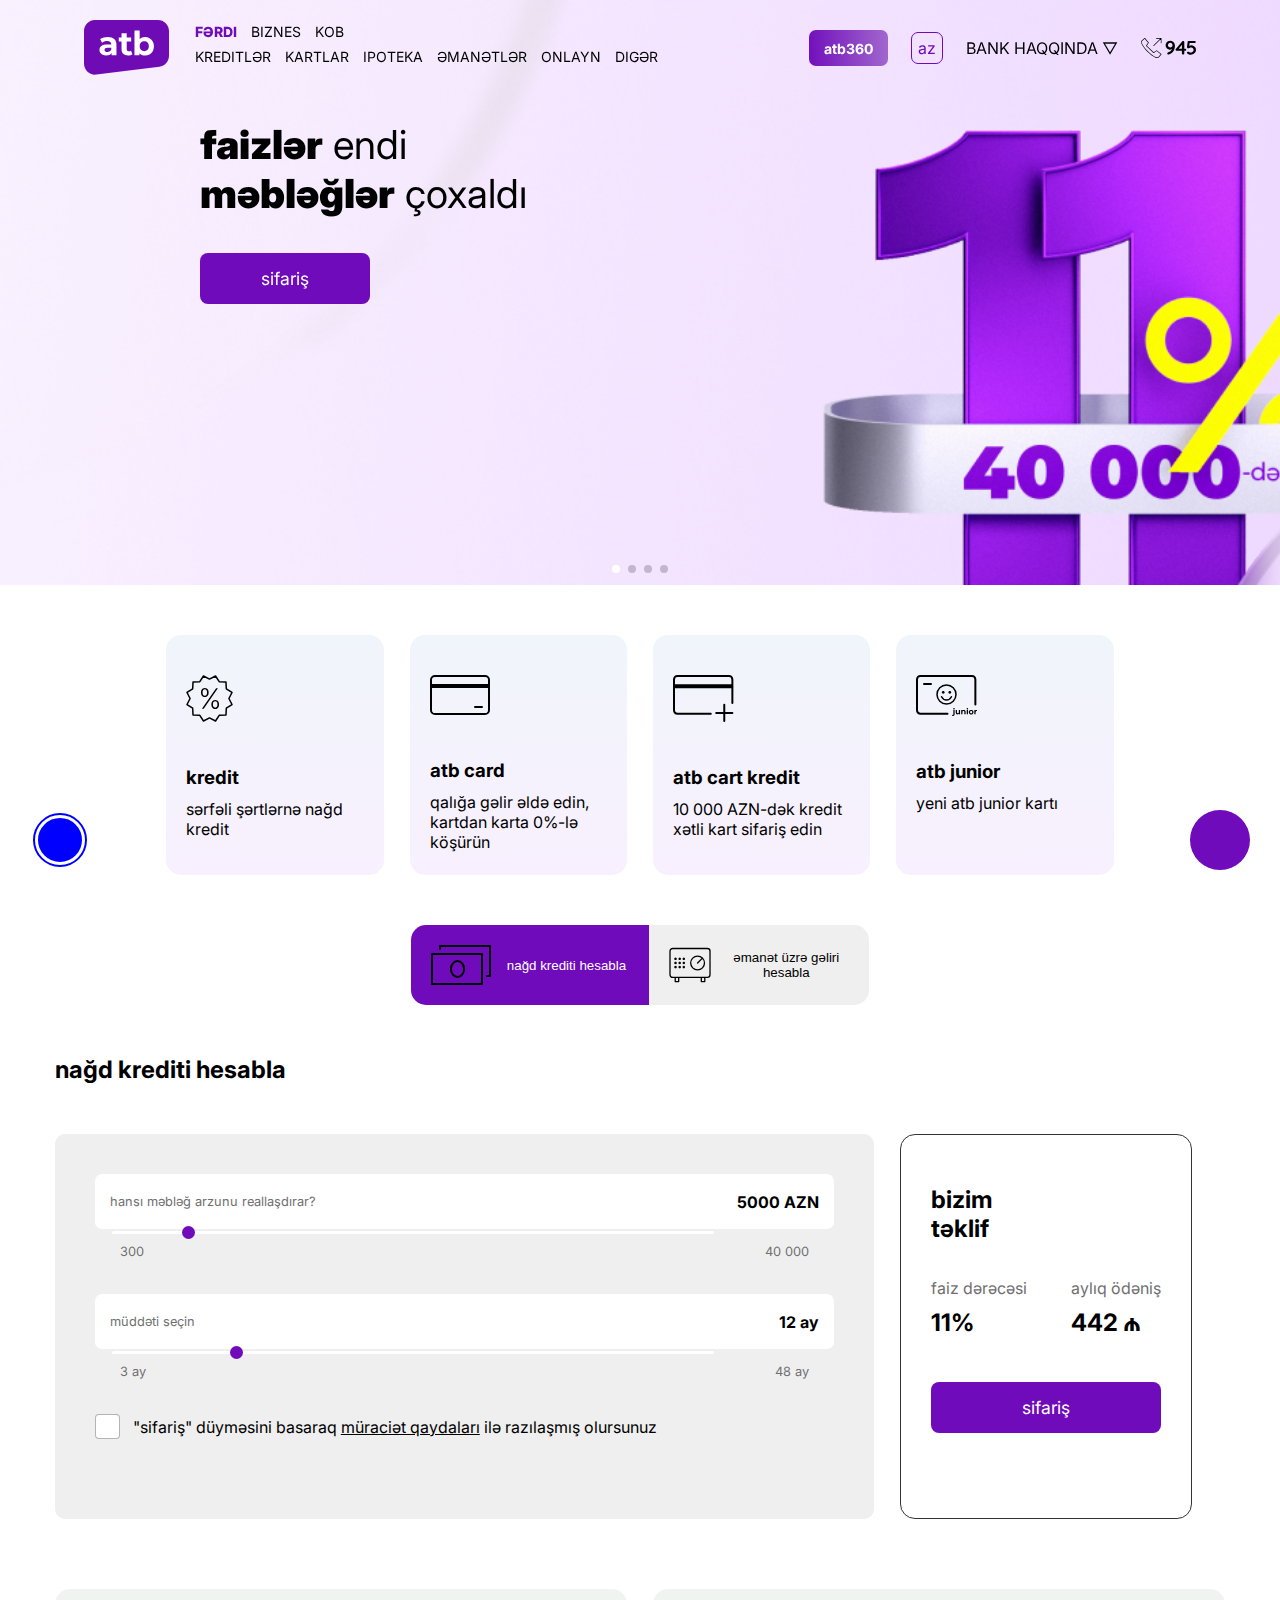
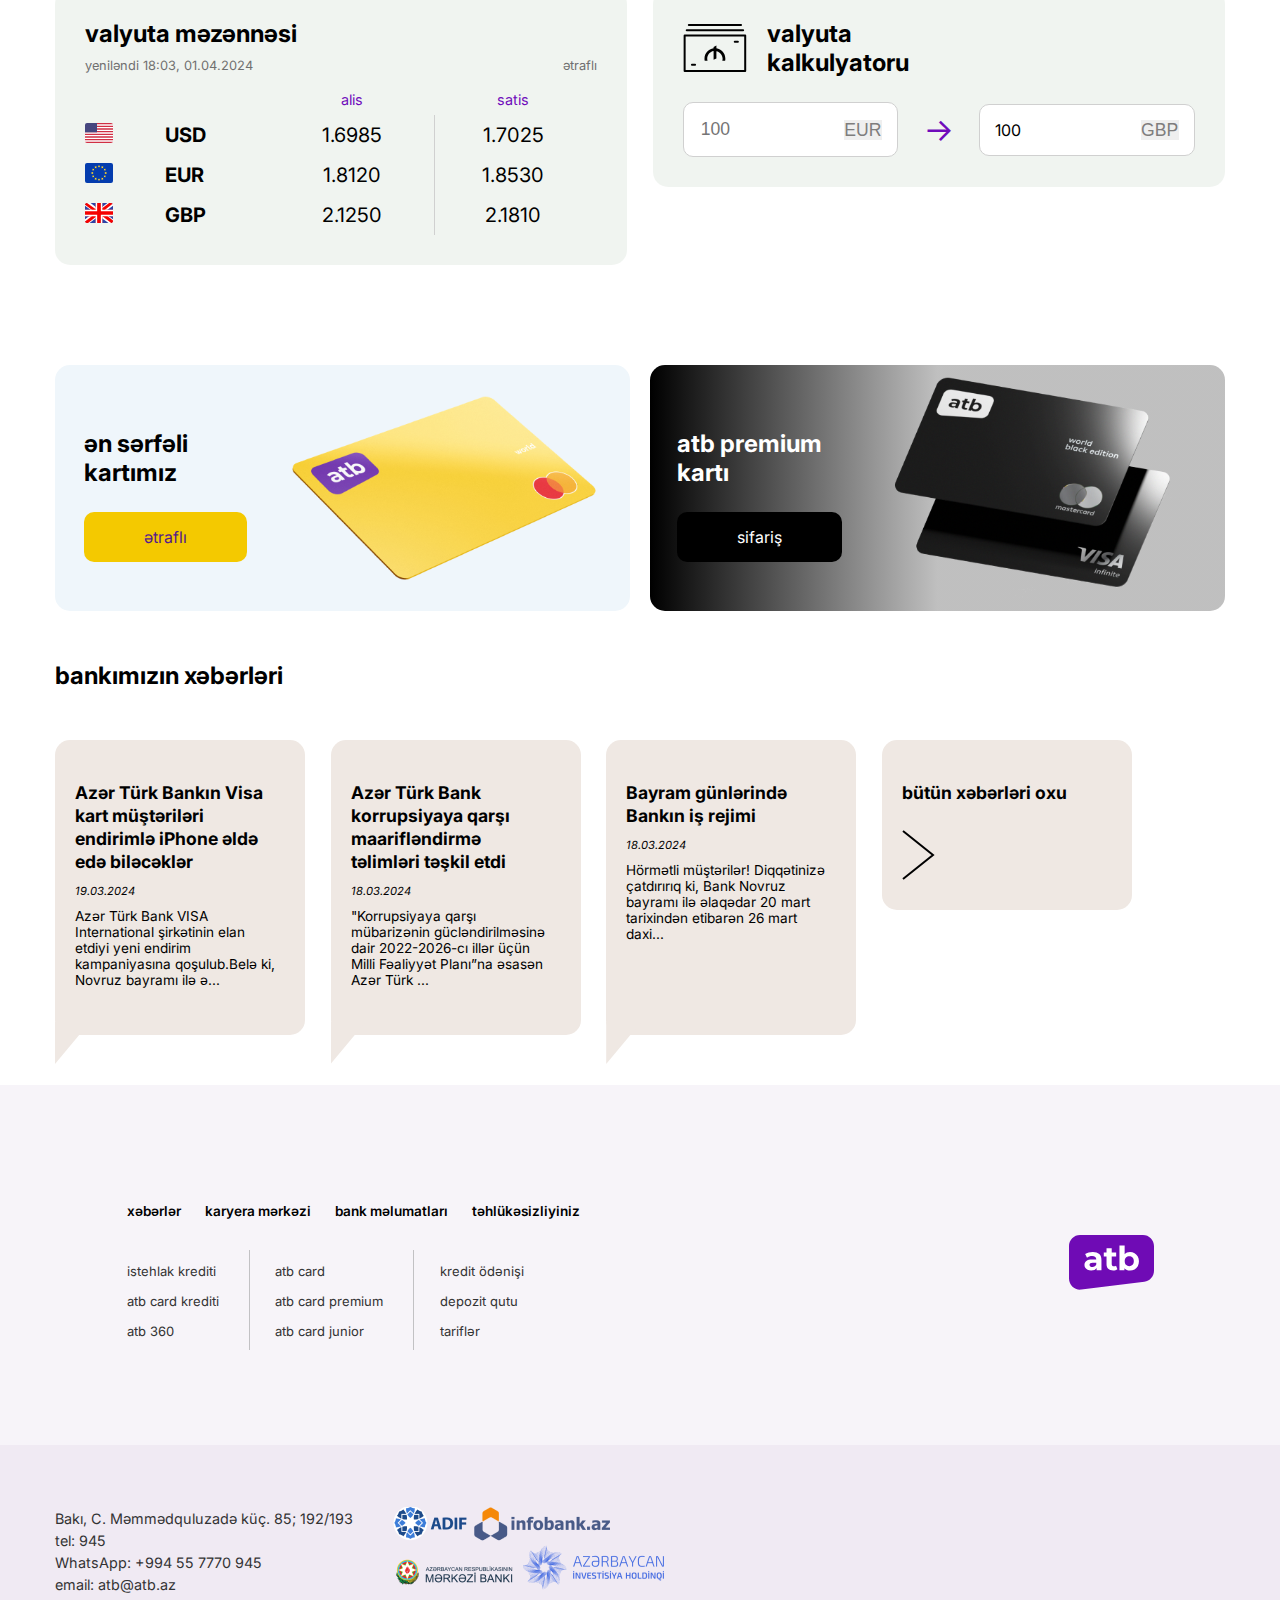
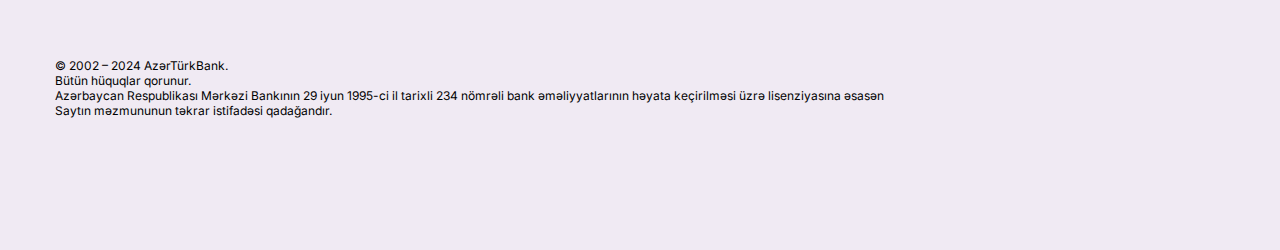
==== commit e90e8be8: "commitzeher" ====
--- a/index.htm
+++ b/index.htm
@@ -203,16 +203,16 @@
         <section>
 
             <div class="calc-tab container">
-                <button onclick="activate()" id="firstbtn"><svg xmlns="http://www.w3.org/2000/svg" width="60" height="40" viewBox="0 0 60 40" fill="none"><path d="M51 9H1V39H51V9Z" stroke="black" stroke-width="2" stroke-miterlimit="10" stroke-linecap="round" stroke-linejoin="round"></path><path d="M9 4V1H59V31H56" stroke="black" stroke-width="2" stroke-miterlimit="10" stroke-linecap="round" stroke-linejoin="round"></path><path d="M33.125 23.9687C33.125 28.3906 30.1758 31.9756 26.5391 31.9756C22.9014 31.9756 19.9521 28.3906 19.9521 23.9687C19.9521 19.5459 22.9014 15.9619 26.5391 15.9619C30.1758 15.9619 33.125 19.5459 33.125 23.9687Z" stroke="black" stroke-width="2" stroke-miterlimit="10" stroke-linecap="round" stroke-linejoin="round"></path></svg>
+                <button onclick="activate(1)" id="firstbtn"><svg xmlns="http://www.w3.org/2000/svg" width="60" height="40" viewBox="0 0 60 40" fill="none"><path d="M51 9H1V39H51V9Z" stroke="black" stroke-width="2" stroke-miterlimit="10" stroke-linecap="round" stroke-linejoin="round"></path><path d="M9 4V1H59V31H56" stroke="black" stroke-width="2" stroke-miterlimit="10" stroke-linecap="round" stroke-linejoin="round"></path><path d="M33.125 23.9687C33.125 28.3906 30.1758 31.9756 26.5391 31.9756C22.9014 31.9756 19.9521 28.3906 19.9521 23.9687C19.9521 19.5459 22.9014 15.9619 26.5391 15.9619C30.1758 15.9619 33.125 19.5459 33.125 23.9687Z" stroke="black" stroke-width="2" stroke-miterlimit="10" stroke-linecap="round" stroke-linejoin="round"></path></svg>
                     <p>nağd krediti hesabla</p></button>
-                <button onclick="activate()" id="secondbtn"><svg xmlns="http://www.w3.org/2000/svg" width="42" height="36" viewBox="0 0 42 36" fill="none"><path d="M9.6954 31.0757V34.5537H6.21747V31.0757" stroke-width="1.3" stroke-miterlimit="10" stroke-linecap="round" stroke-linejoin="round"></path><path d="M35.7825 31.0757V34.5537H32.3046V31.0757" stroke-width="1.3" stroke-miterlimit="10" stroke-linecap="round" stroke-linejoin="round"></path><path d="M38.3337 1.48047C39.7992 1.48047 41 2.66516 41 4.11316V27.812C41 29.2613 39.7992 30.446 38.3337 30.446H3.66634C2.20083 30.446 1 29.2613 1 27.812V4.11316C1 2.66516 2.20083 1.48047 3.66634 1.48047H38.3337Z" stroke-width="1.3" stroke-miterlimit="10" stroke-linecap="round" stroke-linejoin="round"></path><path d="M35.4827 15.9632C35.4827 19.7712 32.3941 22.8598 28.5876 22.8598C24.7776 22.8598 21.6896 19.7712 21.6896 15.9632C21.6896 12.154 24.7776 9.06668 28.5876 9.06668C32.3941 9.06668 35.4827 12.154 35.4827 15.9632Z" stroke-width="1.3" stroke-miterlimit="10" stroke-linecap="round" stroke-linejoin="round"></path><path d="M7.20695 11.1356H5.82764V12.5149H7.20695V11.1356Z" fill="black"></path><path d="M11.3448 11.1356H9.96545V12.5149H11.3448V11.1356Z" fill="black"></path><path d="M15.4828 11.1356H14.1035V12.5149H15.4828V11.1356Z" fill="black"></path><path d="M7.20695 15.2737H5.82764V16.653H7.20695V15.2737Z" fill="black"></path><path d="M11.3448 15.2737H9.96545V16.653H11.3448V15.2737Z" fill="black"></path><path d="M15.4828 15.2737H14.1035V16.653H15.4828V15.2737Z" fill="black"></path><path d="M7.20695 19.4116H5.82764V20.7909H7.20695V19.4116Z" fill="black"></path><path d="M11.3448 19.4116H9.96545V20.7909H11.3448V19.4116Z" fill="black"></path><path d="M15.4828 19.4116H14.1035V20.7909H15.4828V19.4116Z" fill="black"></path><path d="M33.4637 11.0878L28.5876 15.9632" stroke-width="1.3" stroke-miterlimit="10" stroke-linecap="round" stroke-linejoin="round"></path></svg>
+                <button onclick="activate(2)" id="secondbtn"><svg xmlns="http://www.w3.org/2000/svg" width="42" height="36" viewBox="0 0 42 36" fill="none"><path d="M9.6954 31.0757V34.5537H6.21747V31.0757" stroke-width="1.3" stroke-miterlimit="10" stroke-linecap="round" stroke-linejoin="round"></path><path d="M35.7825 31.0757V34.5537H32.3046V31.0757" stroke-width="1.3" stroke-miterlimit="10" stroke-linecap="round" stroke-linejoin="round"></path><path d="M38.3337 1.48047C39.7992 1.48047 41 2.66516 41 4.11316V27.812C41 29.2613 39.7992 30.446 38.3337 30.446H3.66634C2.20083 30.446 1 29.2613 1 27.812V4.11316C1 2.66516 2.20083 1.48047 3.66634 1.48047H38.3337Z" stroke-width="1.3" stroke-miterlimit="10" stroke-linecap="round" stroke-linejoin="round"></path><path d="M35.4827 15.9632C35.4827 19.7712 32.3941 22.8598 28.5876 22.8598C24.7776 22.8598 21.6896 19.7712 21.6896 15.9632C21.6896 12.154 24.7776 9.06668 28.5876 9.06668C32.3941 9.06668 35.4827 12.154 35.4827 15.9632Z" stroke-width="1.3" stroke-miterlimit="10" stroke-linecap="round" stroke-linejoin="round"></path><path d="M7.20695 11.1356H5.82764V12.5149H7.20695V11.1356Z" fill="black"></path><path d="M11.3448 11.1356H9.96545V12.5149H11.3448V11.1356Z" fill="black"></path><path d="M15.4828 11.1356H14.1035V12.5149H15.4828V11.1356Z" fill="black"></path><path d="M7.20695 15.2737H5.82764V16.653H7.20695V15.2737Z" fill="black"></path><path d="M11.3448 15.2737H9.96545V16.653H11.3448V15.2737Z" fill="black"></path><path d="M15.4828 15.2737H14.1035V16.653H15.4828V15.2737Z" fill="black"></path><path d="M7.20695 19.4116H5.82764V20.7909H7.20695V19.4116Z" fill="black"></path><path d="M11.3448 19.4116H9.96545V20.7909H11.3448V19.4116Z" fill="black"></path><path d="M15.4828 19.4116H14.1035V20.7909H15.4828V19.4116Z" fill="black"></path><path d="M33.4637 11.0878L28.5876 15.9632" stroke-width="1.3" stroke-miterlimit="10" stroke-linecap="round" stroke-linejoin="round"></path></svg>
                     <p>əmanət üzrə gəliri hesabla</p></button>
             </div>
             <div class="container calc-all">
                 <h2 class="p50 calc-h2">nağd krediti hesabla</h2>
                 <div class="calc-kredit">
                     <div class="calculator">
-                        <div class="calc-mebleg borpurp">
+                        <div class="calc-mebleg">
                             <button id="minus" onclick="plus(0)">-</button>
                             <div class="cm-text">
                                 <p>hansı məbləğ arzunu reallaşdırar?</p>
@@ -276,29 +276,29 @@
                     <div class="table flex-column">
                         <div class="flex-row">
                             <div class="select-part1">
-                                <select name="" id="">
+                                <select id="slcval" oninput="ayliqHesabla()">
                                     <option value="">valyuta</option>
-                                    <option value="">AZN</option>
-                                    <option value="">USD</option>
+                                    <option value="AZN">AZN</option>
+                                    <option value="USD">USD</option>
                                 </select>
-                                <select name="" id="">
+                                <select id="slcmuddet" oninput="ayliqHesabla()">
                                     <option value="">müddət</option>
-                                    <option value="">12</option>
-                                    <option value="">24</option>
-                                    <option value="">36</option>
+                                    <option value="12">12</option>
+                                    <option value="24">24</option>
+                                    <option value="36">36</option>
                                 </select>
                             </div> <br>
                             <div class="select-part1">
-                                <select id="">
+                                <select id="slcode" oninput="ayliqHesabla()">
                                     <option value="">faizlərin ödənilməsi</option>
-                                    <option value="">müddətin sonunda</option>
-                                    <option value="">aylıq ödəniş</option>
+                                    <option value="0">müddətin sonunda</option>
+                                    <option value="1">aylıq ödəniş</option>
                                 </select>
-                                <input type="text" placeholder="məbləğ (min. 1000 AZN/USD)*">
+                                <input type="text" oninput="ayliqHesabla()" placeholder="məbləğ (min. 1000 AZN/USD)*" id="slcinp">
                             </div>
                             <div class="deposit txtpurple borpurp">
                                 <p>faizlər - aylıq</p>
-                                <span>0%</span> <span>0 AZN</span>
+                                <span id="faizlik">0%</span> <span id="ayliq">- 0.00 AZN</span>
                             </div>
                         </div>
                         <button class="sifaris-et bgpurple">sifariş et</button>
--- a/css/style.css
+++ b/css/style.css
@@ -387,10 +387,10 @@
     border: 8px double #fff;
     left: 30px;
 }
-.hiddenbars{
+/* .hiddenbars{
     transition: .8s;
     transform: translateX(-100%);
-}
+} */
 .container{
     max-width: 1200px;
     padding: 0 15px;
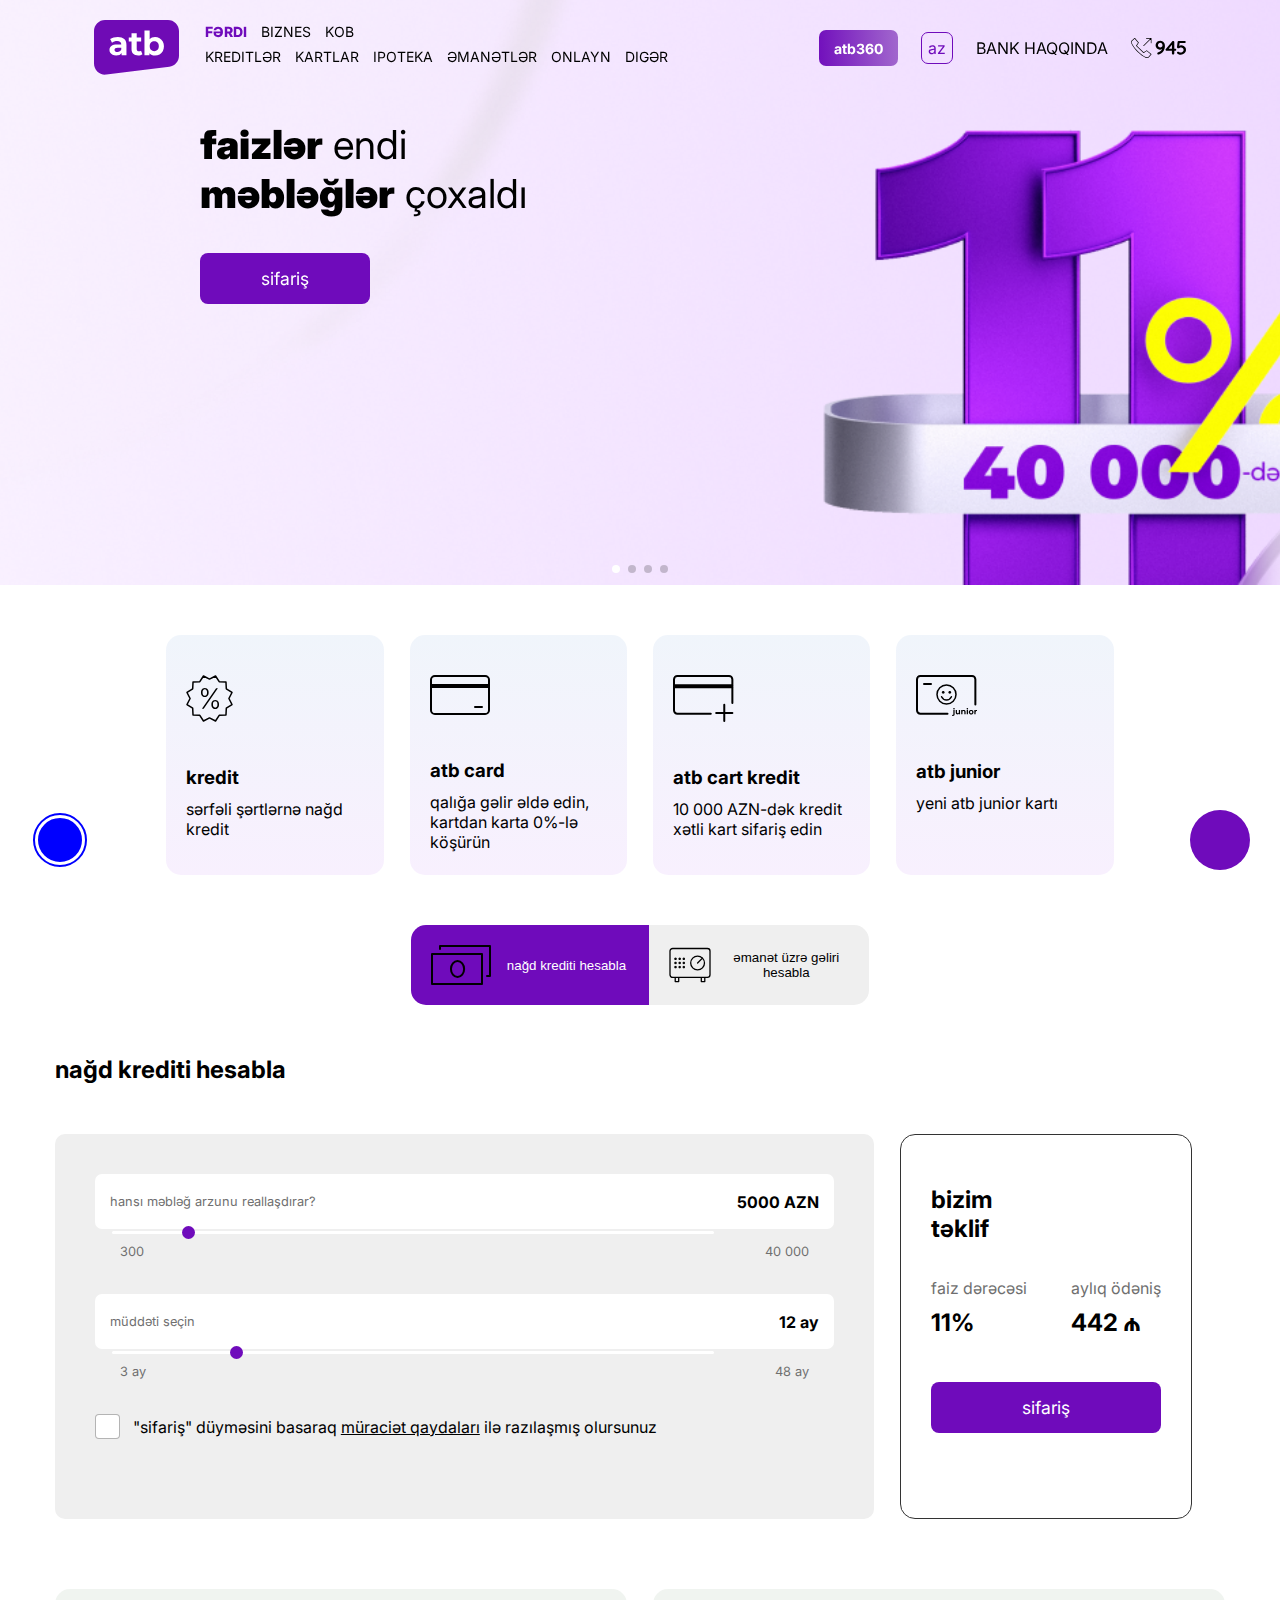
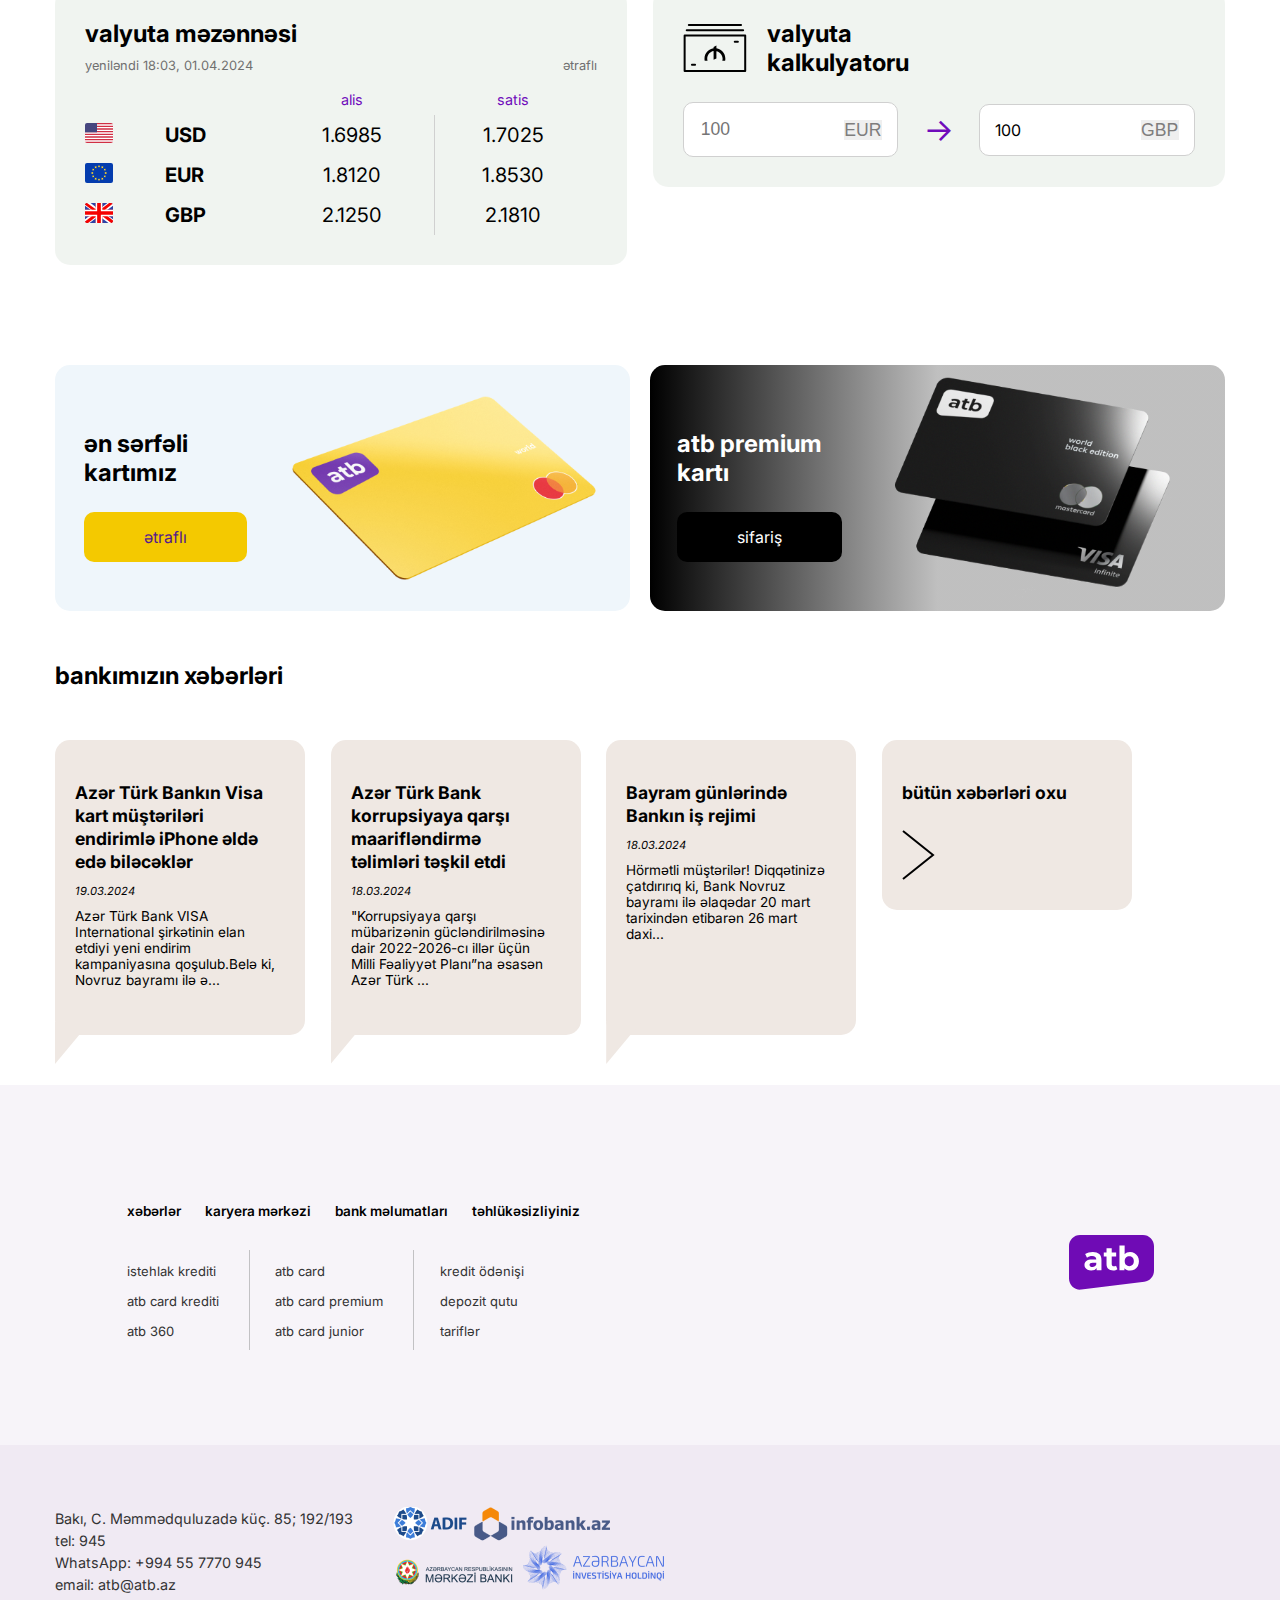
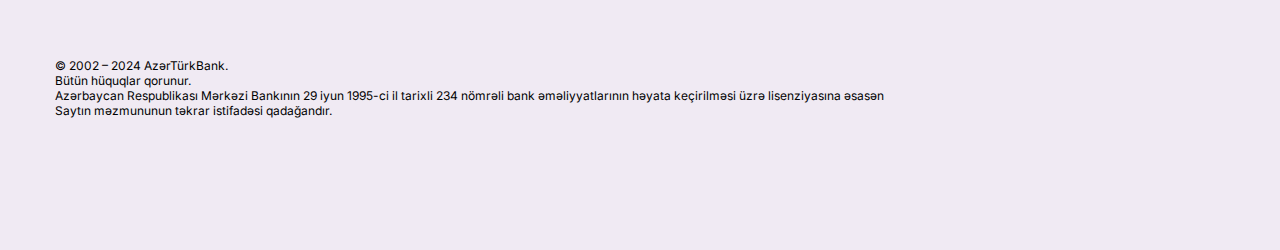
==== commit 1abd118d: "lastcommit" ====
--- a/index.htm
+++ b/index.htm
@@ -48,7 +48,7 @@
                         <i class="fa-solid fa-magnifying-glass"></i>
                         <span class="atb360"><a href="">atb360</a></span>
                         <a href="" id="az">az</a>
-                        <p>BANK HAQQINDA ▽</p>
+                        <p>BANK HAQQINDA <i class="fa-solid fa-chevron-down"></i></p>
                         <svg width="55" height="20" viewBox="0 0 55 20" fill="none" xmlns="http://www.w3.org/2000/svg">
                             <path d="M20.3781 16.0745L15.9421 12.4224C15.8146 12.323 15.6616 12.323 15.5341 12.3975L12.6787 14.236L5.89713 7.62733L7.78374 4.84472C7.86022 4.7205 7.86022 4.54658 7.75825 4.4472L4.01052 0.124224C3.95953 0.0496894 3.85755 0.0248447 3.78107 0C3.67909 0 3.6026 0.0248446 3.52612 0.0745341L0.46675 2.63354L0.441255 2.65839C-0.323587 3.40373 -0.0941344 4.9441 1.12961 7.10559C2.25138 9.11801 4.1125 11.4534 6.38153 13.6646C10.2822 17.441 14.3614 20 16.5539 20C17.0638 20 17.4717 19.8509 17.7777 19.5776L17.8032 19.5528L20.4036 16.5714C20.4546 16.4969 20.4801 16.4224 20.4801 16.323C20.4801 16.2236 20.4546 16.1242 20.3781 16.0745ZM17.2933 19.1056C17.1403 19.2547 16.8854 19.3292 16.5539 19.3292C14.5908 19.3292 10.5372 16.7453 6.86593 13.1925C4.64789 11.0311 2.81227 8.74534 1.6905 6.78261C0.670708 4.99379 0.390266 3.62733 0.90016 3.13043L3.67909 0.819876L7.04439 4.69565L5.15778 7.47826C5.0558 7.60248 5.0813 7.7764 5.20877 7.90062L12.3983 14.9068C12.5258 15.0311 12.7042 15.0311 12.8317 14.9565L15.6871 13.0932L19.6643 16.3727L17.2933 19.1056ZM20.1487 5.34161C19.9702 5.34161 19.8173 5.19255 19.8173 5.01863V0.670807H15.3812C15.1772 0.670807 15.0242 0.521739 15.0242 0.347826C15.0242 0.173913 15.1772 0.0248447 15.3557 0.0248447H20.1487C20.3272 0.0248447 20.4801 0.173913 20.4801 0.347826V4.99379C20.5056 5.19255 20.3526 5.34161 20.1487 5.34161ZM12.6277 8C12.5513 8 12.4493 7.97515 12.3983 7.90062C12.2708 7.7764 12.2708 7.55279 12.3983 7.42857L19.9192 0.0993788C20.0467 -0.0248448 20.2762 -0.0248448 20.4036 0.0993788C20.5311 0.223602 20.5311 0.447205 20.4036 0.571428L12.8827 7.90062C12.8062 7.97515 12.7297 8 12.6277 8ZM31.6978 3.40373C32.4117 3.90062 32.9725 4.54658 33.355 5.36646C33.7374 6.18633 33.9413 7.03106 33.9413 7.95031C33.9413 8.89441 33.7629 9.93789 33.4314 11.0559C33.1 12.1988 32.4627 13.2671 31.5703 14.2609C30.678 15.2547 29.4543 16 27.9246 16.4224C27.7716 16.472 27.6187 16.472 27.4657 16.472C27.1088 16.472 26.8283 16.3727 26.5989 16.1988C26.3694 16.0248 26.2674 15.7516 26.2674 15.3789C26.2674 15.1056 26.3694 14.8571 26.5479 14.6335C26.7518 14.4099 27.0068 14.2609 27.3127 14.1863C28.154 13.9627 28.9189 13.5404 29.6327 12.9441C30.3466 12.3478 30.8565 11.6273 31.1879 10.8075C30.5251 11.354 29.7602 11.6522 28.9189 11.6522C28.2305 11.6522 27.5422 11.4534 26.8793 11.0311C26.2164 10.6335 25.6556 10.0621 25.2476 9.3913C24.8142 8.69565 24.6103 7.95031 24.6103 7.15528C24.6103 6.3354 24.8142 5.59006 25.2476 4.89441C25.6556 4.19876 26.2164 3.65217 26.9303 3.25466C27.6441 2.85714 28.409 2.65839 29.2503 2.65839C30.1681 2.65839 30.984 2.90683 31.6978 3.40373ZM30.8565 8.86956C31.2899 8.42236 31.4938 7.85093 31.4938 7.18012C31.4938 6.50932 31.2899 5.93789 30.8565 5.49068C30.4231 5.04348 29.8877 4.81988 29.2503 4.81988C28.6129 4.81988 28.103 5.04348 27.6441 5.49068C27.2107 5.93789 26.9813 6.50932 26.9813 7.18012C26.9813 7.85093 27.2107 8.42236 27.6441 8.86956C28.0776 9.31677 28.6129 9.54037 29.2503 9.54037C29.8877 9.54037 30.4231 9.31677 30.8565 8.86956ZM44.9296 11.0062C45.1335 11.205 45.261 11.4783 45.261 11.7764C45.261 12.0745 45.159 12.323 44.9296 12.5217C44.7256 12.7205 44.4452 12.8199 44.1392 12.8199H43.2979V15.3292C43.2979 15.677 43.1704 15.9503 42.941 16.1739C42.7115 16.3975 42.4311 16.5217 42.0742 16.5217C41.7427 16.5217 41.4623 16.3975 41.2328 16.1739C41.0034 15.9503 40.9014 15.677 40.9014 15.3292V12.8199H35.726C35.4455 12.8199 35.1651 12.6957 34.9101 12.472C34.6552 12.2484 34.5277 11.9752 34.5277 11.677C34.5277 11.4037 34.6297 11.1304 34.8337 10.9068L41.1309 3.40373C41.3858 3.08075 41.7172 2.93168 42.1252 2.93168C42.4566 2.93168 42.737 3.0559 42.9665 3.2795C43.1959 3.50311 43.2979 3.7764 43.2979 4.12422V10.7081H44.1392C44.4452 10.6832 44.7256 10.7826 44.9296 11.0062ZM37.6891 10.6832H40.9269V6.80745L37.6891 10.6832ZM52.7055 7.97515C53.4193 8.37267 53.9802 8.91925 54.3881 9.59006C54.796 10.2857 55 11.0311 55 11.8758C55 12.7453 54.7451 13.5404 54.2352 14.2857C53.7253 15.0311 53.0624 15.6025 52.2211 16.0497C51.3797 16.472 50.4874 16.6957 49.5186 16.6957C49.0087 16.6957 48.4733 16.6211 47.9125 16.472C47.3516 16.323 46.9182 16.0994 46.5612 15.8261C46.4083 15.7019 46.2808 15.5031 46.1533 15.2795C46.0513 15.0559 46.0004 14.8323 46.0004 14.6087C46.0004 14.3851 46.1023 14.1615 46.3063 13.9876C46.5103 13.7888 46.7907 13.7143 47.1221 13.7143C47.3516 13.7143 47.6575 13.8385 48.0144 14.087C48.5753 14.4348 49.0597 14.5838 49.4931 14.5838C50.0285 14.5838 50.5384 14.4596 51.0228 14.2112C51.5072 13.9627 51.8896 13.6398 52.1701 13.2174C52.4505 12.795 52.6035 12.3478 52.6035 11.8758C52.6035 11.1801 52.3485 10.6087 51.8641 10.1615C51.3797 9.71428 50.7934 9.49068 50.105 9.49068C49.7991 9.49068 49.5186 9.54037 49.2892 9.61491C49.0597 9.68944 48.7538 9.81366 48.4224 9.96273C48.1929 10.087 47.9889 10.1615 47.8615 10.2112C47.734 10.2609 47.581 10.2857 47.4281 10.2857C46.9182 10.2857 46.5357 10.1615 46.3318 9.8882C46.1023 9.61491 46.0004 9.29192 46.0004 8.91925C46.0004 8.79503 46.0004 8.69565 46.0259 8.64596L46.6377 3.82609C46.6887 3.55279 46.8162 3.32919 47.0456 3.15528C47.2751 2.98137 47.53 2.88199 47.836 2.88199H53.5978C53.9037 2.88199 54.1842 2.98137 54.3881 3.18012C54.5921 3.37888 54.7196 3.65217 54.7196 3.95031C54.7196 4.24845 54.6176 4.49689 54.3881 4.69565C54.1842 4.89441 53.9037 4.99379 53.5978 4.99379H48.6518L48.2694 7.80124C48.5243 7.65217 48.8303 7.55279 49.2382 7.45342C49.6206 7.35404 49.9775 7.32919 50.3345 7.32919C51.2013 7.37888 51.9916 7.57764 52.7055 7.97515Z"></path></svg>
                     </div>
@@ -201,7 +201,6 @@
             </div>
         </section>
         <section>
-
             <div class="calc-tab container">
                 <button onclick="activate(1)" id="firstbtn"><svg xmlns="http://www.w3.org/2000/svg" width="60" height="40" viewBox="0 0 60 40" fill="none"><path d="M51 9H1V39H51V9Z" stroke="black" stroke-width="2" stroke-miterlimit="10" stroke-linecap="round" stroke-linejoin="round"></path><path d="M9 4V1H59V31H56" stroke="black" stroke-width="2" stroke-miterlimit="10" stroke-linecap="round" stroke-linejoin="round"></path><path d="M33.125 23.9687C33.125 28.3906 30.1758 31.9756 26.5391 31.9756C22.9014 31.9756 19.9521 28.3906 19.9521 23.9687C19.9521 19.5459 22.9014 15.9619 26.5391 15.9619C30.1758 15.9619 33.125 19.5459 33.125 23.9687Z" stroke="black" stroke-width="2" stroke-miterlimit="10" stroke-linecap="round" stroke-linejoin="round"></path></svg>
                     <p>nağd krediti hesabla</p></button>
@@ -219,7 +218,7 @@
                                 <span id="pricevalue">5000 AZN</span>
                             </div>
                             <button id="plus" onclick="plus(1)">+</button> 
-                            <input class="myinput" type="range" min="300" max="40000" value="5000" oninput="calc()" id="price">
+                            <input class="myinput" type="range" min="300" max="40000" value="5000" oninput="calc()" id="price" step="100" />
                         </div>
                         <div class="cm-number">
                             <p>300</p>
@@ -247,7 +246,7 @@
                         <div class="bt-center">
                             <div class="div">
                                 <span>faiz dərəcəsi</span>
-                                <h2 id="faiz" class="txtpurple">11%</h2>
+                                <h2 id="faiz-mobile" class="txtpurple">11%</h2>
                             </div> <hr>
                             <div class="div">
                                 <span>aylıq ödəniş</span>
@@ -261,7 +260,7 @@
                         <div class="bt-center">
                             <div class="div">
                                 <span>faiz dərəcəsi</span>
-                                <h2 id="faiz">11%</h2>
+                                <h2 id="faiz-desktop">11%</h2>
                             </div>
                             <div class="div2">
                                 <span>aylıq ödəniş</span>
@@ -271,7 +270,7 @@
                         <div class="btn-sifaris bgpurple btns2">sifariş</div>
                     </div>
                 </div>
-                <div class="calc-gelir">
+                <div class="calc-gelir" id="salam">
                     <h2 class="p50">əmanət üzrə gəliri hesablayın</h2>
                     <div class="table flex-column">
                         <div class="flex-row">
--- a/css/style.css
+++ b/css/style.css
@@ -554,6 +554,7 @@
         gap: 1vw;
         padding: 20px;
         color: #fff;
+        transition: .5s;
     }
     .calc-tab button p{width: 125px;}
     .calc-tab #firstbtn{ border-radius: 15px 0 0 15px }
